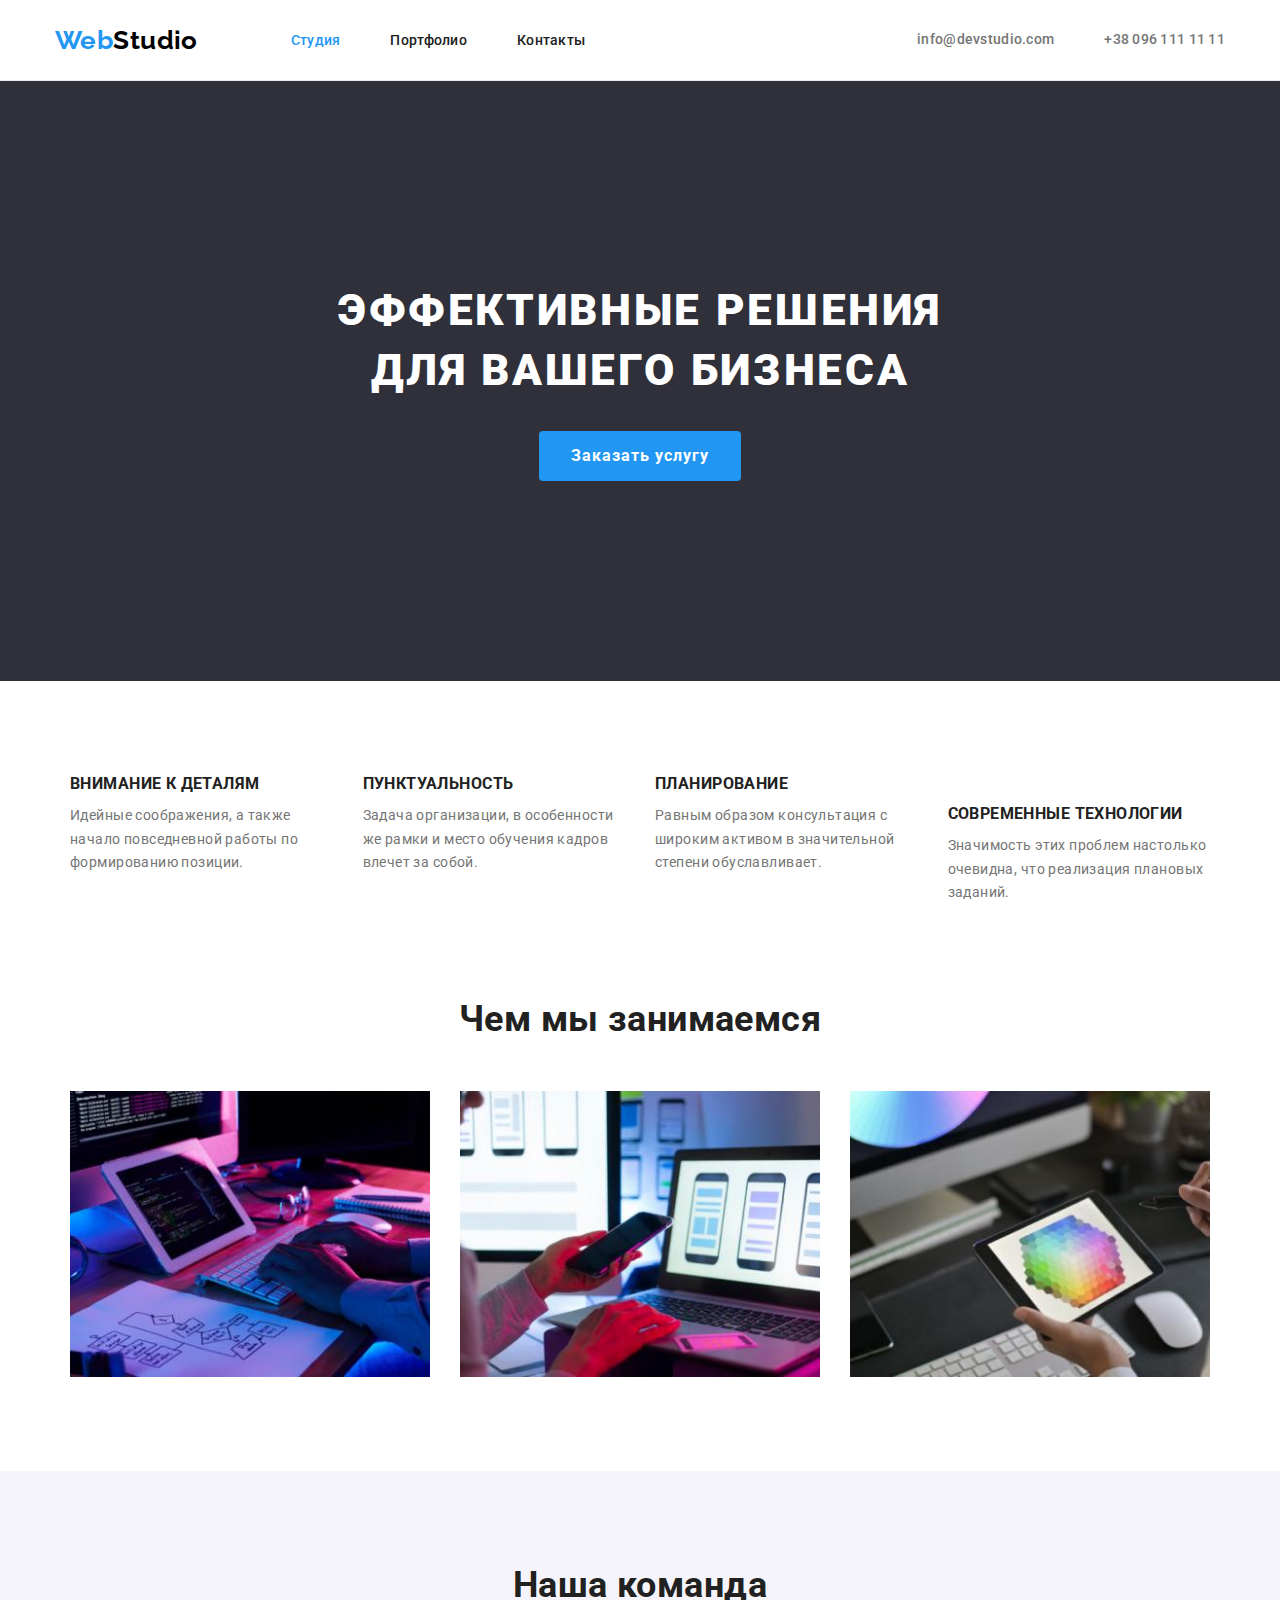
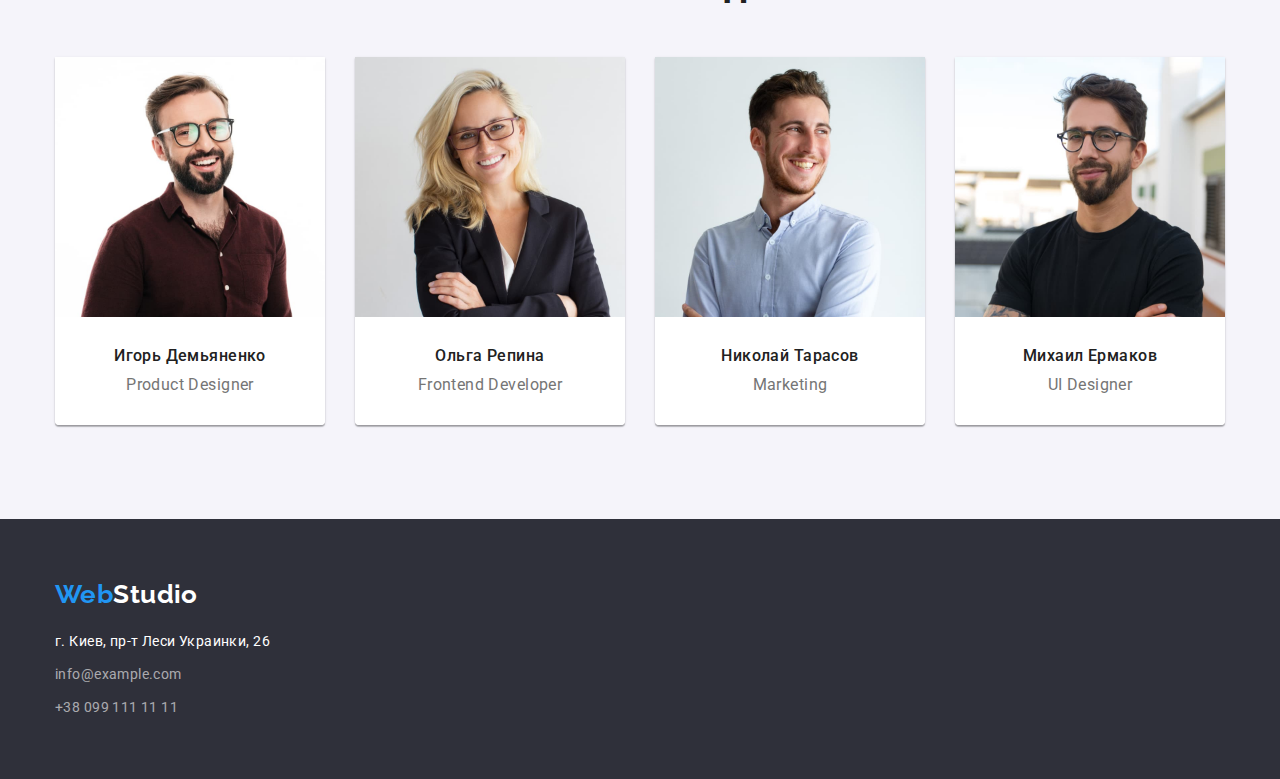
==== index.html @ 1eb345da "добавляет дз 3" ====
<!DOCTYPE html>
<html lang="ru">
<head>
    <meta charset="UTF-8">
    <meta http-equiv="X-UA-Compatible" content="IE=edge">
    <meta name="viewport" content="width=device-width, initial-scale=1.0">
    <title>Document</title>
    <link rel="preconnect" href="https://fonts.googleapis.com"> 
    <link rel="preconnect" href="https://fonts.gstatic.com" crossorigin> 
    <link href="https://fonts.googleapis.com/css2?family=Raleway:wght@700&family=Roboto:wght@400;500;700;900&display=swap" 
        rel="stylesheet">
    <link rel="stylesheet" href="https://cdnjs.cloudflare.com/ajax/libs/modern-normalize/1.1.0/modern-normalize.min.css">
    <link rel="stylesheet" href="./css/styles.css">
</head>
<body>
    <header class="page-header">
        <div class="container header-navigation">
            <a href="./index.html" class="header-logo link">Web<span class="logo-accent">Studio</span></a>
            <nav>
                <ul class="header-list list">
                <li class="header-item">
                    <a href="./index.html" class="header-link link current">Студия</a>
                </li>
                <li class="header-item" >
                    <a href="./portfolio.html" class="header-link link ">Портфолио</a>
                </li>
                <li class="header-item" >
                    <a href="" class="header-link link">Контакты</a>
                </li>
                </ul>
            </nav>
            <ul class="header-contacts-list list">
                <li class="header-contacts-item "><a class="header-contacts-link link" href="mailto:info@devstudio.com">info@devstudio.com</a></li>
                <li class="header-contacts-item "><a class="header-contacts-link link" href="tel:+380961111111">+38 096 111 11 11</a></li>
            </ul>  
        </div>  
    </header>
    <main>
        <!--hero-->
        <section class="hero">
            <div class="container">
                <h1 class="hero-title">Эффективные решения для вашего бизнеса</h1>
                <button class="hero-btn btn"type="button">Заказать услугу</button>
            </div>
        </section>
       <!--преимущества-->
        <section class="advantage section">
            <div class="container">
                <h2 class="visually-hidden">Преимущества</h2>
                <ul class="advantage-list list">
                 <li class="advantage-item"><h3 class="advantage-theme">Внимание к деталям</h3>
                     <p class="advantage-text">Идейные соображения, 
                    а также начало повседневной работы 
                    по формированию позиции.</p>
                 </li>
                 <li class="advantage-item"><h3 class="advantage-theme">Пунктуальность</h3>
                    <p class="advantage-text">Задача организации, 
                    в особенности же рамки и место 
                    обучения кадров влечет за собой.</p>
                 </li>
                 <li class="advantage-item"><h3 class="advantage-theme">Планирование</h3>
                     <p class="advantage-text">Равным образом консультация 
                    с широким активом в значительной 
                    степени обуславливает.</p>
                 </li>
                 <li class="advantage-item"><h3 class="advantage-theme">Современные технологии</h3>
                     <p class="advantage-text">Значимость этих проблем настолько 
                    очевидна, что реализация 
                    плановых заданий.</p>
                    </li>
                </ul>
            </div>
        </section>
        <!--галерея-->
        <section class="gallery section">
            <div class="container">
                <h2 class="gallery-title">Чем мы занимаемся</h2>
                <ul class="gallery-list list">
                    <li class="gallery-item"><img src="./images/box1.jpg" alt="програмист пишет код" width="370"/></li>
                    <li class="gallery-item"><img src="./images/box2.jpg" alt="дизайнер делает макет" width="370"/></li>
                    <li class="gallery-item"><img src="./images/box3.jpg" alt="дизайнер подбирает цвет" width="370"/></li>
                </ul>
            </div>
        </section>
        <!--команда-->
        <section class="team section">
            <div class="container">
                <h2 class="team-title">Наша команда</h2>
                <ul class="team-list list">

                    <li class="team-item">
                        <img src="./images/img1.jpg" alt="Игорь Демьяненко" width="270"/>
                        <div class="team-card-contant">
                            <h3 class="team-item-name">Игорь Демьяненко</h3>
                            <p class="team-item-text" lang="en">Product Designer</p>
                        </div>
                    </li>

                    <li class="team-item">
                        <img src="./images/img2.jpg" alt="Ольга Репина" width="270"/>
                        <div class="team-card-contant">
                            <h3 class="team-item-name">Ольга Репина</h3>
                            <p class="team-item-text" lang="en">Frontend Developer</p>
                        </div>
                    </li>

                    <li class="team-item">
                        <img src="./images/img3.jpg" alt="Николай Тарасов" width="270"/>
                        <div class="team-card-contant">
                            <h3 class="team-item-name">Николай Тарасов</h3>
                            <p class="team-item-text" lang="en">Marketing</p>
                        </div>
                    </li>

                    <li class="team-item">
                        <img src="./images/img4.jpg" alt="Михаил Ермаков" width="270"/>
                        <div class="team-card-contant">
                            <h3 class="team-item-name">Михаил Ермаков</h3>
                            <p class="team-item-text" lang="en">UI Designer</p>
                        </div>
                    </li>
                </ul>
                
            </div>
        </section>
    </main>
    <footer class="footer">
        <div class="container">
            <a class="footer-logo link" href="/">Web<span class="footer-logo-text">Studio</span></a>
            <address class="footer-adress">
                <ul class="footer-adress-list list">
                    <li class="footer-adress-item"><a class="footer-adress-link footer-adress-main link" href="">г. Киев, пр-т Леси Украинки, 26 </a></li>
                    <li class="footer-adress-item"><a class="footer-adress-link link" href="mailto:info@example.com">info@example.com</a></li>
                    <li class="footer-adress-item"><a class="footer-adress-link link" href="tel:+380991111111">+38 099 111 11 11</a></li>
                </ul>
            </address>
        </div>
    </footer>
</body>
</html>
---- css/styles.css ----
:root {
    --primary-title-color:#FFFFFF;
    --secondary-title-color: #212121;
    --primary-text-color: #212121;
    --secondary-text-color: #757575;
    --accent-color: #2196F3;
    --background-accent-color: #F5F4FA;
    --background-secondary-color: #2F303A;
    --background-main-color: #FFFFFF;
    --btm-primary-color: #F5F4FA;
    --border-header-color: #ECECEC;
}
p, 
h1, 
h2, 
h3, 
h4, 
h5,
h6 {
    margin: 0;
}

a {
    display:block;
}

ul{
    margin: 0;
    padding-left: 0;
}
img {
    display: block;
    max-width:100%; 
    height: auto;
}
body {
    background-color: var(--background-main-color);
    font-family: 'Roboto', sans-serif;
    letter-spacing: 0.03em;
    font-weight: 400;
    font-style: normal;
    font-size: 14px;
}
    

/*font-family: 'Raleway', sans-serif; */

.visually-hidden {
    position: absolute;
    width: 1px;
    height: 1px;
    margin: -1px;
    padding: 0;
    overflow: hidden;
    border: 0;
    clip: rect(0 0 0 0);
}

.link {
    text-decoration: none;}

.list {
    list-style: none;}

.container {
    width: 1200px;
    margin: 0 auto;
    padding-left: 15px;
    padding-right: 15px;
}

.btn {
    font-family: 'Roboto', sans-serif;
    font-size: 16px;
    line-height: 1.87;
    text-align: center;
    letter-spacing: 0.06em;
    cursor: pointer;
    border: 0;
    border-radius: 4px;
}

.section {
    padding-top: 94px;
    padding-bottom: 94px;
}

/*--------header----------------*/
.page-header {
    border-bottom: 1px solid var(--border-header-color);
}
.header-navigation{
    display: flex;
    align-items: center;
    
    
}
.header-logo {
    font-family: Raleway;
    font-size: 26px;
    font-weight: 700;
    line-height: 1.19;
    color: var(--accent-color);
    margin-right: 93px;
}

.logo-accent {
    color:#000000;
}
.header-item .current{
    color: var(--accent-color);
}
.header-list{
    display: flex;
}
.header-item:not(:last-child){
    margin-right: 50px;
}
.header-item{
    padding: 32px 0;
}
.header-link {
    color: var(--primary-text-color);
    font-weight: 500;
    line-height: 1.17;
    letter-spacing: 0.02em; 
}
    
.header-link:hover,
.header-link:focus {
    color: var(--accent-color);
}
.header-contacts-list{
    display: flex;
    margin-left: auto;
}
.header-contacts-item:not(:last-child){
    margin-right: 50px;
}
.header-contacts-link {
    font-weight: 500;
    line-height: 1.14;
    letter-spacing: 0.02em;
    color: var(--secondary-text-color);
}

.header-contacts-link:hover,
.header-contacts-link:focus {
    color: var(--accent-color);
}

/*------------hero-------------*/
.hero{
    background-color: var(--background-secondary-color);
    text-align: center; 

    padding-top: 200px;
    padding-bottom: 200px;
}
.hero-title {
    font-family: Roboto;
    font-size: 44px;
    font-weight: 900;
    line-height: 1.36;
    letter-spacing: 0.06em;
    text-transform: uppercase;
    color: var(--primary-title-color);

    margin: 0 auto;
    max-width: 696px;
    margin-bottom: 30px;
    
}

.hero-btn { 
    color: var(--primary-title-color);
    font-weight: 700;
    padding: 10px 32px;
    background-color: var(--accent-color);

    display: inline-block;
    align-items: center;
    text-align: center;
    margin: 0 auto;
    
}
.hero-btn:hover,
.hero-btn:focus{
    background-color:#188CE8;
}

/*--------------преимущества-----------*/

.advantage-list{
    display: flex;
    flex-wrap: wrap;
    justify-content: center;
/*  margin-left: -30px;
    margin-top: -30px;*/
}
.advantage-item:not(:first-child) {
    margin-left: 30px;
}
.advantage-item:nth-child(n + 4) {
    margin-top: 30px;   
}
.advantage-item{
    flex-basis: calc((100% - 120px) / 4);
}
.advantage-theme{
    font-weight: 700;
    line-height: 1.14;
    text-transform: uppercase;
    color: var(--primary-text-color);
    margin-bottom: 10px;
}
.advantage-text{
    line-height: 1.71;
    color: var(--secondary-text-color);
}

/*--------------галерея-----------*/
.gallery{
    padding-top: 0;
       
}
.gallery-title {
    font-weight: 700;
    font-size: 36px;
    line-height: 1.16;
    text-align: center;
    color: var(--secondary-title-color);
    margin-bottom: 50px;
}

.gallery-list{
    display: flex;
    flex-wrap: wrap;
    justify-content: center;
}

.gallery-item:not(:first-child) {
    margin-left: 30px;
} 
.gallery-item{
    /*width: 370px;*/
    flex-basis: calc((100% - 90px) / 3);
}
/*--------------команда-----------*/
.team{
    background-color: 
    var(--background-accent-color);
}
.team-title {
    font-weight: 700;
    font-size: 36px;
    line-height: 1.16;
    text-align: center;
    color: var(--secondary-title-color);
    margin-bottom: 50px;
}
.team-list{
    display: flex;
    justify-content: center;
}
.team-item:not(:first-child){
    margin-left: 30px;
    width: 270px;
    /*flex-basis: calc(100% / 4 - 30px);*/ 
}
.team-item {
    box-shadow: 0px 1px 3px rgba(0, 0, 0, 0.12),
    0px 1px 1px rgba(0, 0, 0, 0.14), 0px 2px 1px 
    rgba(0, 0, 0, 0.2);
    border-radius: 0px 0px 4px 4px;
}
.team-card-contant{
    padding: 30px 58px;
    background-color: var(--background-main-color);
    border-radius: 0px 0px 4px 4px;
}
.team-item-name {
    font-weight: 500;
    font-size: 16px;
    line-height: 1.18;
    text-align: center;
    color: var(--secondary-title-color);
    background-color: var(--background-main-color);

    margin-bottom: 10px;
}
.team-item-text {
    font-size: 16px;
    line-height: 1.18;
    text-align: center;
    color: var(--secondary-text-color);
    background-color: var(--background-main-color);

}

/*--------------портфолио-----------*/
.portfolio-options-list{
    display: flex;
    align-items: center;
    justify-content: center;

    margin-bottom: 50px;
}
.portfolio-btn{
    font-weight: 500;
    background-color: var(--btm-primary-color);
    line-height: 1.62;

    padding: 6px 22px;
}

.portfolio-options-item:not(:last-child){
    margin-right: 8px;
}

.portfolio-btn:hover,
.portfolio-btn:focus,
.portfolio-currunt-btn {
    color:#FFFFFF;
    background-color: var(--accent-color);
    filter: drop-shadow(0px 4px 4px rgba(87, 37, 37, 0.25));
}
/*--Карточки продукта--*/
/*  .portfolio-product-list {
    margin-left: -30px;
    margin-top: -30px;

    .portfolio-product-item {
    margin-left: 30px;
    margin-top: 30px;
    flex-basis: calc(100% / 3 - 30px);}
*/
.portfolio-product-list {
    display: flex;
    flex-wrap: wrap;
    justify-content: center;
}
.portfolio-product-item:not(:nth-child(3n +1)){
    margin-left: 30px;
}
.portfolio-product-item:not(:nth-child(-n +3)) {
    margin-top: 30px;
}
.portfolio-product-item {
    /*flex-basis: calc(100% / 3 - 30px);*/
    max-width: 370px;
    display:block;
}
.product-content{
    padding: 20px 24px;
    border: 1px solid #EEEEEE;
    display:block;
}
.portfolio-name{
    font-weight: 700;
    font-size: 18px;
    line-height: 2;
    letter-spacing: 0.06em;
    color:var(--primary-text-color);

    margin-top: 20px;
}
.portfolio-text {
    font-size: 16px;
    line-height: 1.87;
    color: var(--secondary-text-color);
}

/*--------------footer-----------*/
.footer {
    background-color: var(--background-secondary-color);
    padding-top: 60px;
    padding-bottom: 60px;
}
.footer .footer-logo {
    margin-bottom: 20px;  
    display:block;
}
.footer-logo {
    font-family: Raleway;
    font-size: 26px;
    font-weight: 700;
    line-height: 1.19;
    color: var(--accent-color);
}

.footer-logo-text{
    color: var(--primary-title-color);  
}

.footer-adress-link{
    font-style: normal;
    line-height: 1.71;
    color: #FFFFFF99;
}

.footer-adress-main{
    color: var(--primary-title-color);
}

.footer-adress-link:hover,
.footer-adress-link:focus {
    color: var(--accent-color);
}
.footer-adress-item:not(:last-child){
    margin-bottom: 9px;
}
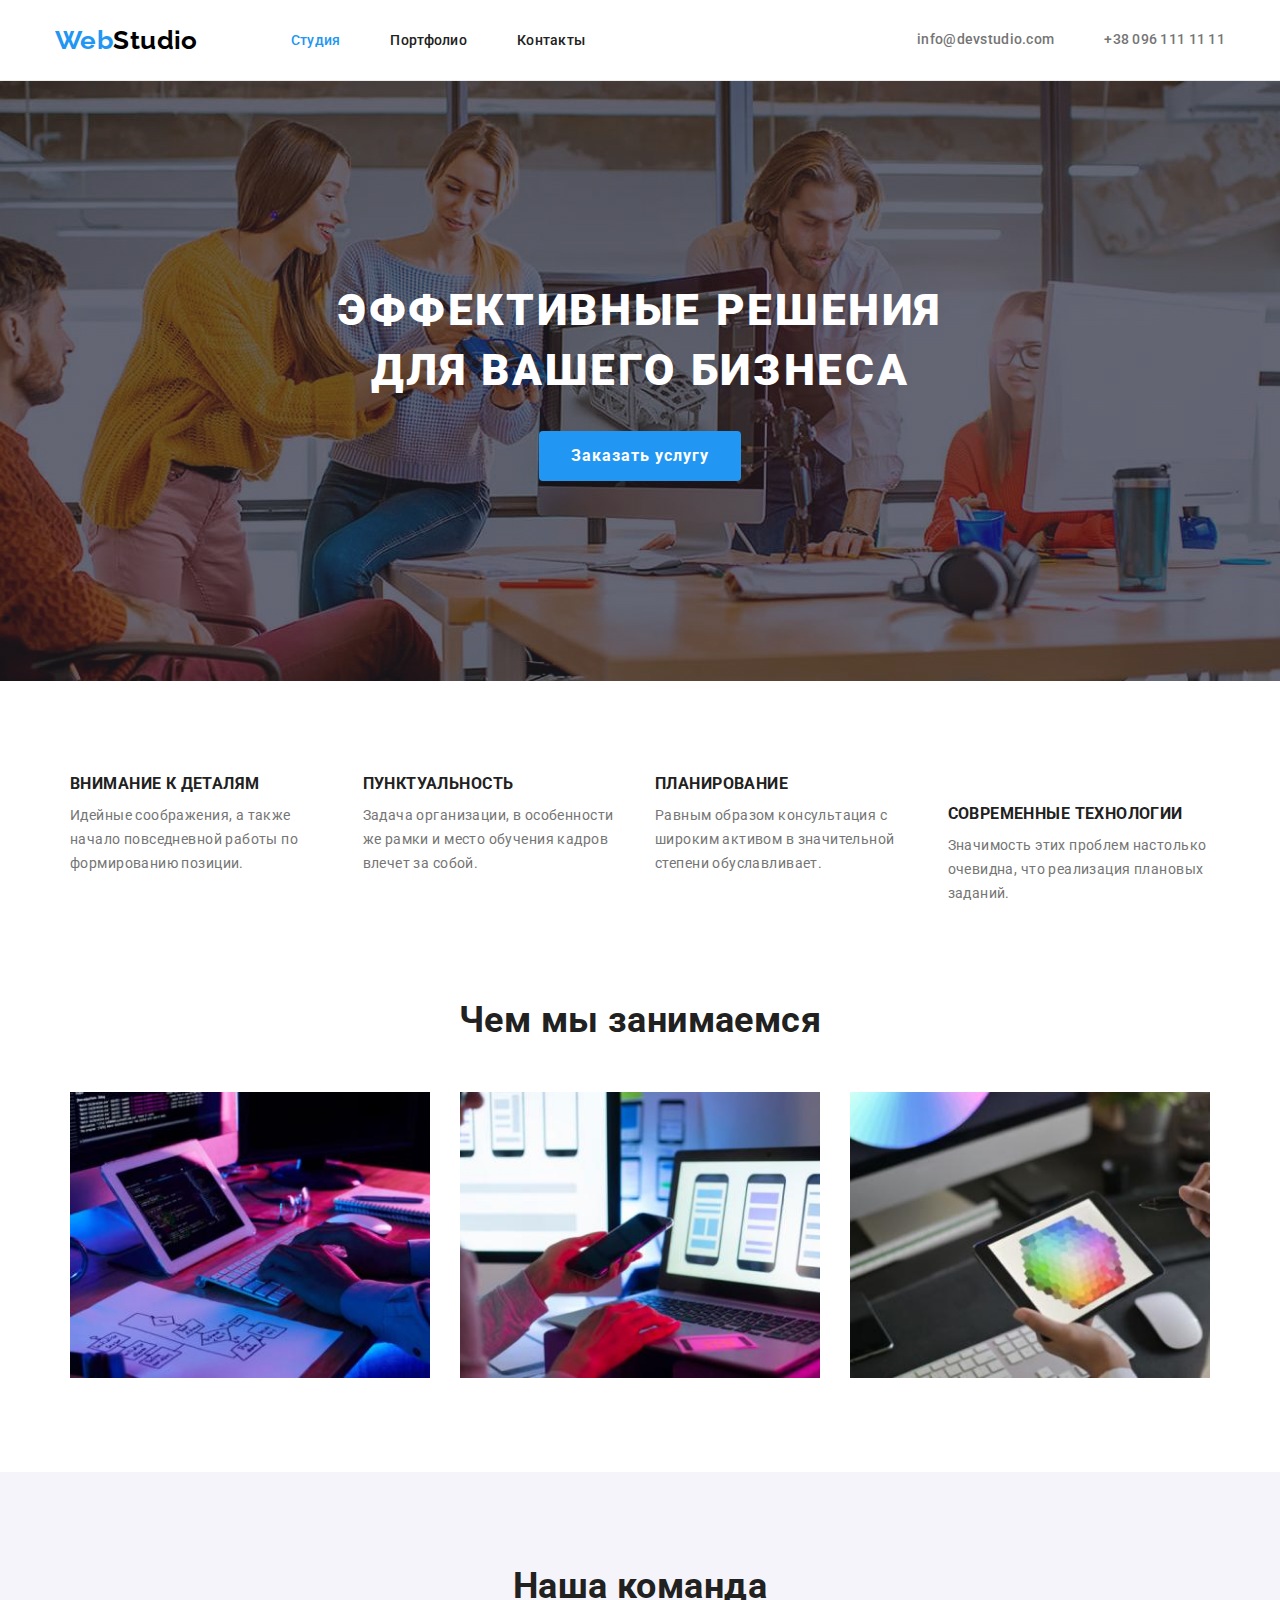
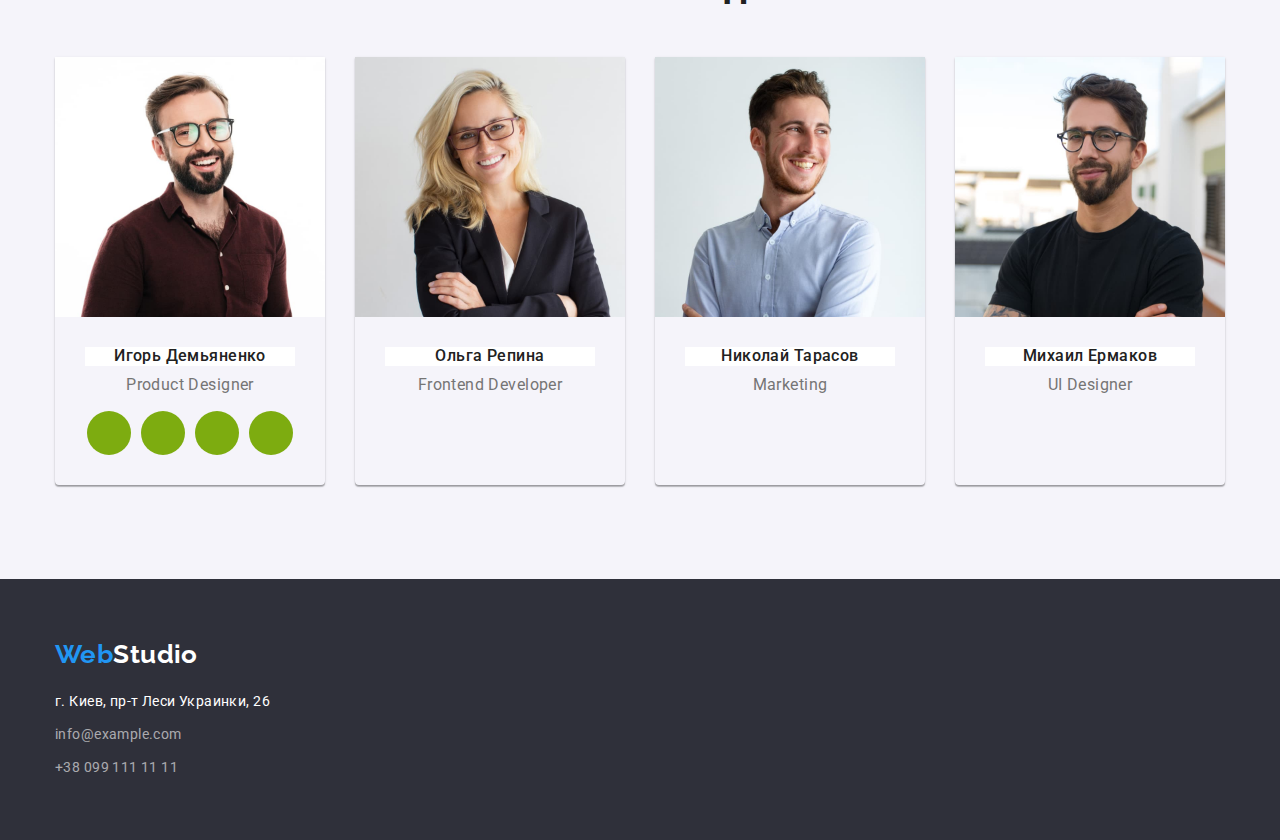
==== commit e986e485: "добавляет место для соц сетей" ====
--- a/index.html
+++ b/index.html
@@ -93,6 +93,20 @@
                         <div class="team-card-contant">
                             <h3 class="team-item-name">Игорь Демьяненко</h3>
                             <p class="team-item-text" lang="en">Product Designer</p>
+                            <ul class="team-social-list social-list list">
+                                <li class="social-item link">
+                                    <a href="" class="social-link link"></a>
+                                </li>
+                                <li class="social-item link">
+                                    <a href="" class="social-link link"></a>
+                                </li>
+                                <li class="social-item link">
+                                    <a href="" class="social-link link"></a>
+                                </li>
+                                <li class="social-item link">
+                                    <a href="" class="social-link link"></a>
+                                </li>
+                            </ul>
                         </div>
                     </li>
 
--- a/css/styles.css
+++ b/css/styles.css
@@ -92,7 +92,7 @@
 .header-navigation{
     display: flex;
     align-items: center;
-    
+  
     
 }
 .header-logo {
@@ -151,8 +151,19 @@
 
 /*------------hero-------------*/
 .hero{
-    background-color: var(--background-secondary-color);
+    background-image: linear-gradient(to right, 
+    rgba(47, 48, 58, 0.4), 
+    rgba(47, 48, 58, 0.4)),
+    url(../images/Imghero.jpg);
+    background-repeat: no-repeat;
+    background-position: center;
+    background-size: cover;
+    background-color: #C4C4C4;
     text-align: center; 
+    max-width: 1600рх;
+    height: 600px;
+    margin-right: auto;
+    margin-left: auto;
 
     padding-top: 200px;
     padding-bottom: 200px;
@@ -265,7 +276,7 @@
 }
 .team-item:not(:first-child){
     margin-left: 30px;
-    width: 270px;
+    
     /*flex-basis: calc(100% / 4 - 30px);*/ 
 }
 .team-item {
@@ -273,11 +284,13 @@
     0px 1px 1px rgba(0, 0, 0, 0.14), 0px 2px 1px 
     rgba(0, 0, 0, 0.2);
     border-radius: 0px 0px 4px 4px;
+    width: 270px;
 }
 .team-card-contant{
-    padding: 30px 58px;
-    background-color: var(--background-main-color);
+    padding: 30px 30px;
+    /* background-color: var(--background-main-color); */
     border-radius: 0px 0px 4px 4px;
+    
 }
 .team-item-name {
     font-weight: 500;
@@ -294,8 +307,29 @@
     line-height: 1.18;
     text-align: center;
     color: var(--secondary-text-color);
-    background-color: var(--background-main-color);
-
+    /* background-color: var(--background-main-color); */
+    margin-bottom: 16px;
+}
+.team-social-list{
+    display: flex;
+    align-items: center;
+    justify-content: center;
+        
+}
+.social-item{
+    width: 44px;
+    height: 44px;
+}   
+.social-item:not(:last-child){
+    margin-right: 10px;
+}
+.social-link {
+    width: 100%;
+    height: 100%;
+    display: block;
+    border-radius: 50%;
+    background-color: rgb(125, 172, 16);
+       
 }
 
 /*--------------портфолио-----------*/
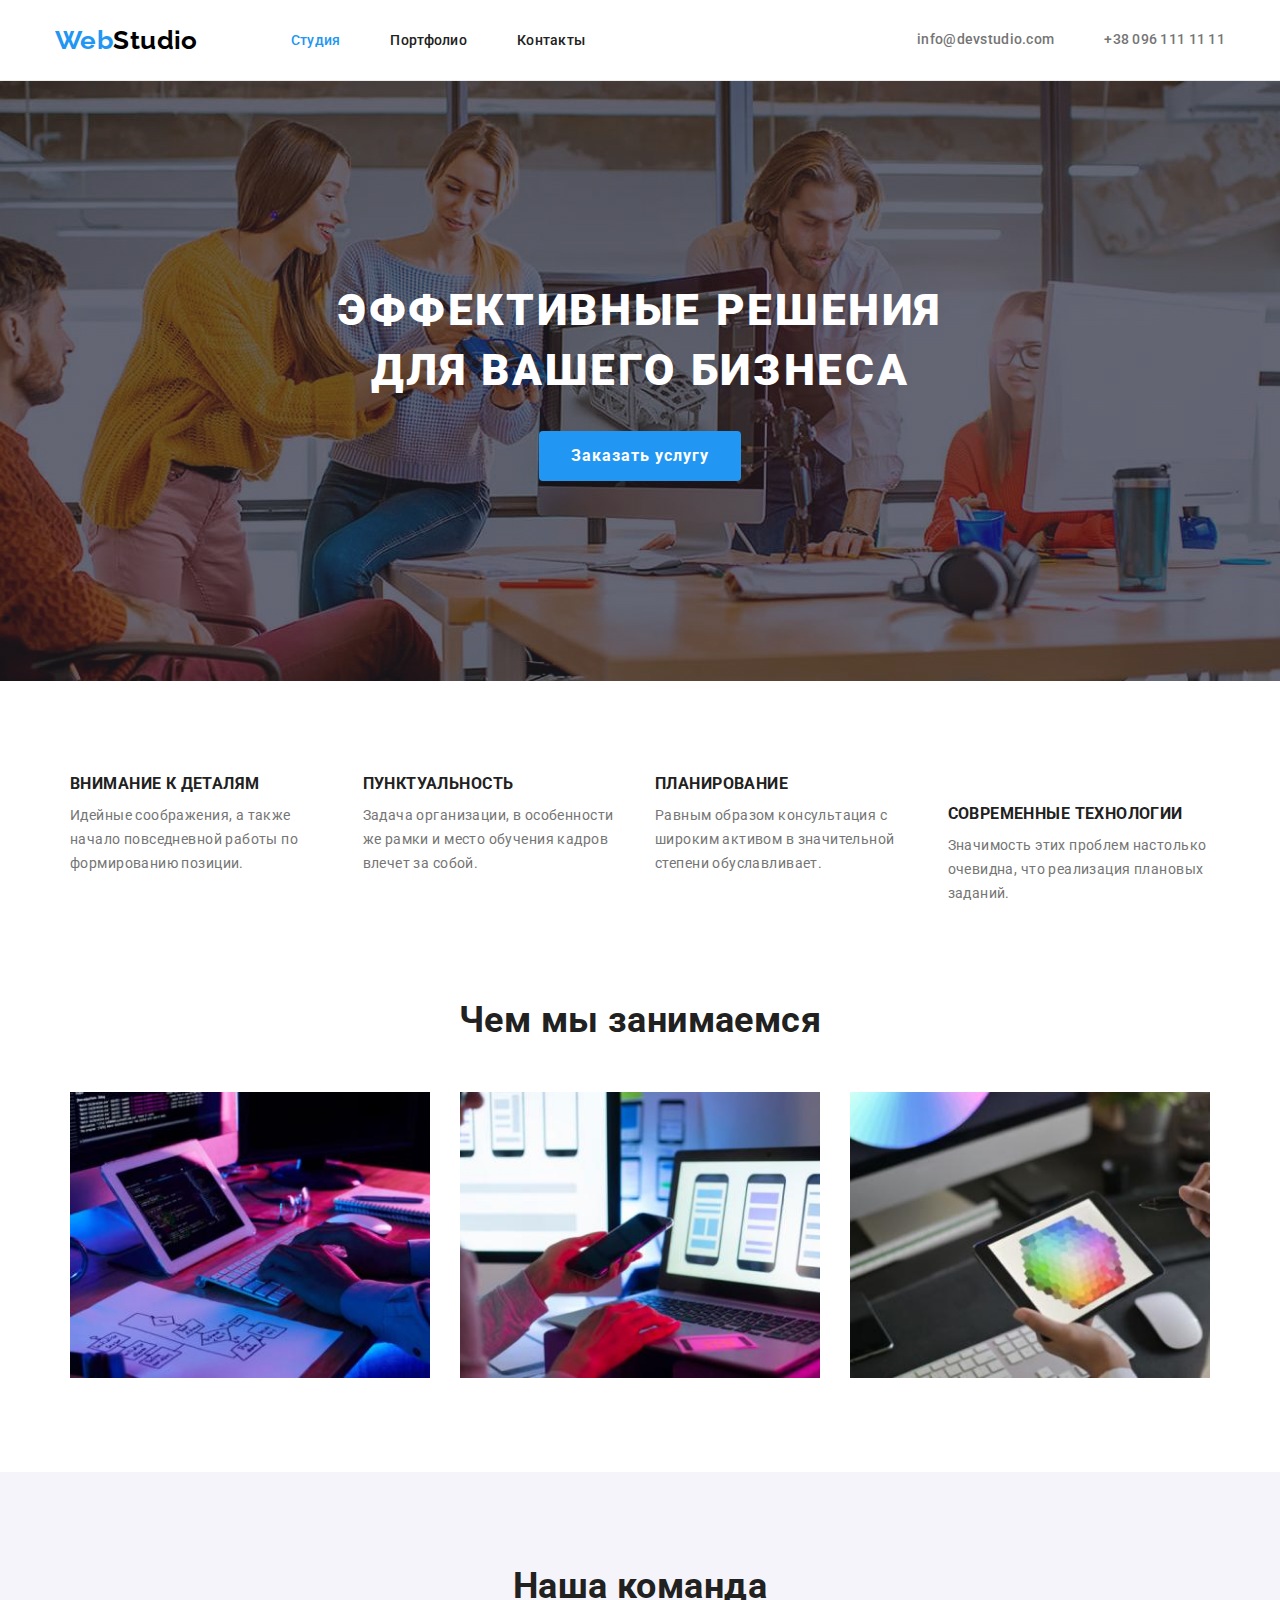
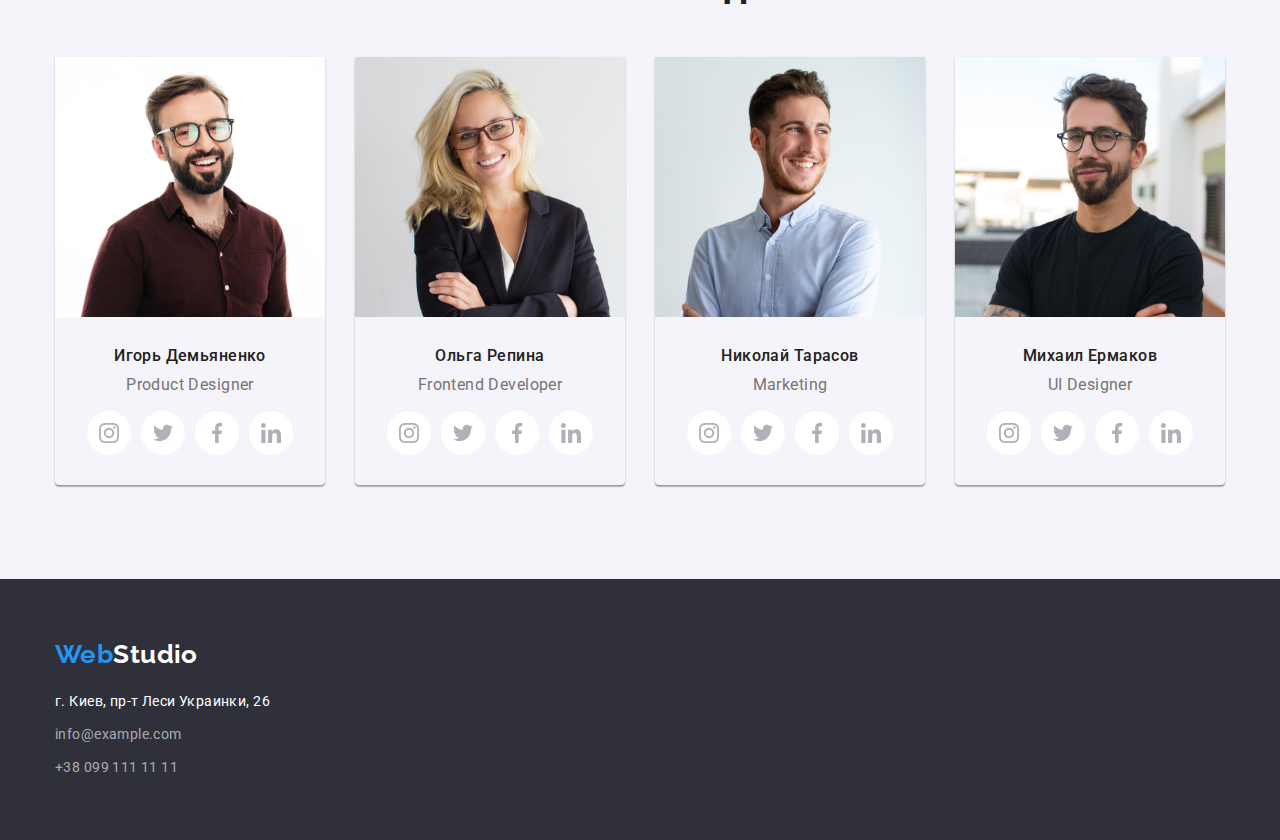
==== commit 7277b23a: "Добавляет соц сети команде" ====
--- a/index.html
+++ b/index.html
@@ -95,16 +95,36 @@
                             <p class="team-item-text" lang="en">Product Designer</p>
                             <ul class="team-social-list social-list list">
                                 <li class="social-item link">
-                                    <a href="" class="social-link link"></a>
-                                </li>
-                                <li class="social-item link">
-                                    <a href="" class="social-link link"></a>
-                                </li>
-                                <li class="social-item link">
-                                    <a href="" class="social-link link"></a>
-                                </li>
-                                <li class="social-item link">
-                                    <a href="" class="social-link link"></a>
+                                    <a href="" class="social-link link">
+                                        <svg class="social-icon-team">
+                                            <use href="./images/sprite.svg#icon-instagram">
+                                            </use>
+                                        </svg>
+                                    </a>
+                                </li>
+                                <li class="social-item link">
+                                    <a href="" class="social-link link">
+                                        <svg class="social-icon-team">
+                                            <use href="./images/sprite.svg#icon-twitter">
+                                            </use>
+                                        </svg>
+                                    </a>
+                                </li>
+                                <li class="social-item link">
+                                    <a href="" class="social-link link">
+                                        <svg class="social-icon-team">
+                                            <use href="./images/sprite.svg#icon-facebook">
+                                            </use>
+                                        </svg>
+                                    </a>
+                                </li>
+                                <li class="social-item link">
+                                    <a href="" class="social-link link">
+                                        <svg class="social-icon-team">
+                                            <use href="./images/sprite.svg#icon-linkedin">
+                                            </use>
+                                        </svg>
+                                    </a>
                                 </li>
                             </ul>
                         </div>
@@ -115,6 +135,40 @@
                         <div class="team-card-contant">
                             <h3 class="team-item-name">Ольга Репина</h3>
                             <p class="team-item-text" lang="en">Frontend Developer</p>
+                            <ul class="team-social-list social-list list">
+                                <li class="social-item link">
+                                    <a href="" class="social-link link">
+                                        <svg class="social-icon-team">
+                                            <use href="./images/sprite.svg#icon-instagram">
+                                            </use>
+                                        </svg>
+                                    </a>
+                                </li>
+                                <li class="social-item link">
+                                    <a href="" class="social-link link">
+                                        <svg class="social-icon-team">
+                                            <use href="./images/sprite.svg#icon-twitter">
+                                            </use>
+                                        </svg>
+                                    </a>
+                                </li>
+                                <li class="social-item link">
+                                    <a href="" class="social-link link">
+                                        <svg class="social-icon-team">
+                                            <use href="./images/sprite.svg#icon-facebook">
+                                            </use>
+                                        </svg>
+                                    </a>
+                                </li>
+                                <li class="social-item link">
+                                    <a href="" class="social-link link">
+                                        <svg class="social-icon-team">
+                                            <use href="./images/sprite.svg#icon-linkedin">
+                                            </use>
+                                        </svg>
+                                    </a>
+                                </li>
+                            </ul>
                         </div>
                     </li>
 
@@ -123,6 +177,40 @@
                         <div class="team-card-contant">
                             <h3 class="team-item-name">Николай Тарасов</h3>
                             <p class="team-item-text" lang="en">Marketing</p>
+                            <ul class="team-social-list social-list list">
+                                <li class="social-item link">
+                                    <a href="" class="social-link link">
+                                        <svg class="social-icon-team">
+                                            <use href="./images/sprite.svg#icon-instagram">
+                                            </use>
+                                        </svg>
+                                    </a>
+                                </li>
+                                <li class="social-item link">
+                                    <a href="" class="social-link link">
+                                        <svg class="social-icon-team">
+                                            <use href="./images/sprite.svg#icon-twitter">
+                                            </use>
+                                        </svg>
+                                    </a>
+                                </li>
+                                <li class="social-item link">
+                                    <a href="" class="social-link link">
+                                        <svg class="social-icon-team">
+                                            <use href="./images/sprite.svg#icon-facebook">
+                                            </use>
+                                        </svg>
+                                    </a>
+                                </li>
+                                <li class="social-item link">
+                                    <a href="" class="social-link link">
+                                        <svg class="social-icon-team">
+                                            <use href="./images/sprite.svg#icon-linkedin">
+                                            </use>
+                                        </svg>
+                                    </a>
+                                </li>
+                            </ul>
                         </div>
                     </li>
 
@@ -131,6 +219,40 @@
                         <div class="team-card-contant">
                             <h3 class="team-item-name">Михаил Ермаков</h3>
                             <p class="team-item-text" lang="en">UI Designer</p>
+                            <ul class="team-social-list social-list list">
+                                <li class="social-item link">
+                                    <a href="" class="social-link link">
+                                        <svg class="social-icon-team">
+                                            <use href="./images/sprite.svg#icon-instagram">
+                                            </use>
+                                        </svg>
+                                    </a>
+                                </li>
+                                <li class="social-item link">
+                                    <a href="" class="social-link link">
+                                        <svg class="social-icon-team">
+                                            <use href="./images/sprite.svg#icon-twitter">
+                                            </use>
+                                        </svg>
+                                    </a>
+                                </li>
+                                <li class="social-item link">
+                                    <a href="" class="social-link link">
+                                        <svg class="social-icon-team">
+                                            <use href="./images/sprite.svg#icon-facebook">
+                                            </use>
+                                        </svg>
+                                    </a>
+                                </li>
+                                <li class="social-item link">
+                                    <a href="" class="social-link link">
+                                        <svg class="social-icon-team">
+                                            <use href="./images/sprite.svg#icon-linkedin">
+                                            </use>
+                                        </svg>
+                                    </a>
+                                </li>
+                            </ul>
                         </div>
                     </li>
                 </ul>
--- a/css/styles.css
+++ b/css/styles.css
@@ -298,8 +298,7 @@
     line-height: 1.18;
     text-align: center;
     color: var(--secondary-title-color);
-    background-color: var(--background-main-color);
-
+    
     margin-bottom: 10px;
 }
 .team-item-text {
@@ -326,10 +325,24 @@
 .social-link {
     width: 100%;
     height: 100%;
-    display: block;
     border-radius: 50%;
-    background-color: rgb(125, 172, 16);
-       
+    background-color: var(--background-main-color);
+    display: flex; 
+    align-items: center;  
+    justify-content: center;
+}
+.social-link:hover,
+.social-link:focus {
+    background-color: var(--accent-color);
+}
+.social-icon-team {
+    width: 20px;
+    height: 20px;
+    fill: #AFB1B8;
+}
+.social-icon-team:hover,
+.social-icon-team:focus {
+    fill: var(--background-main-color);
 }
 
 /*--------------портфолио-----------*/
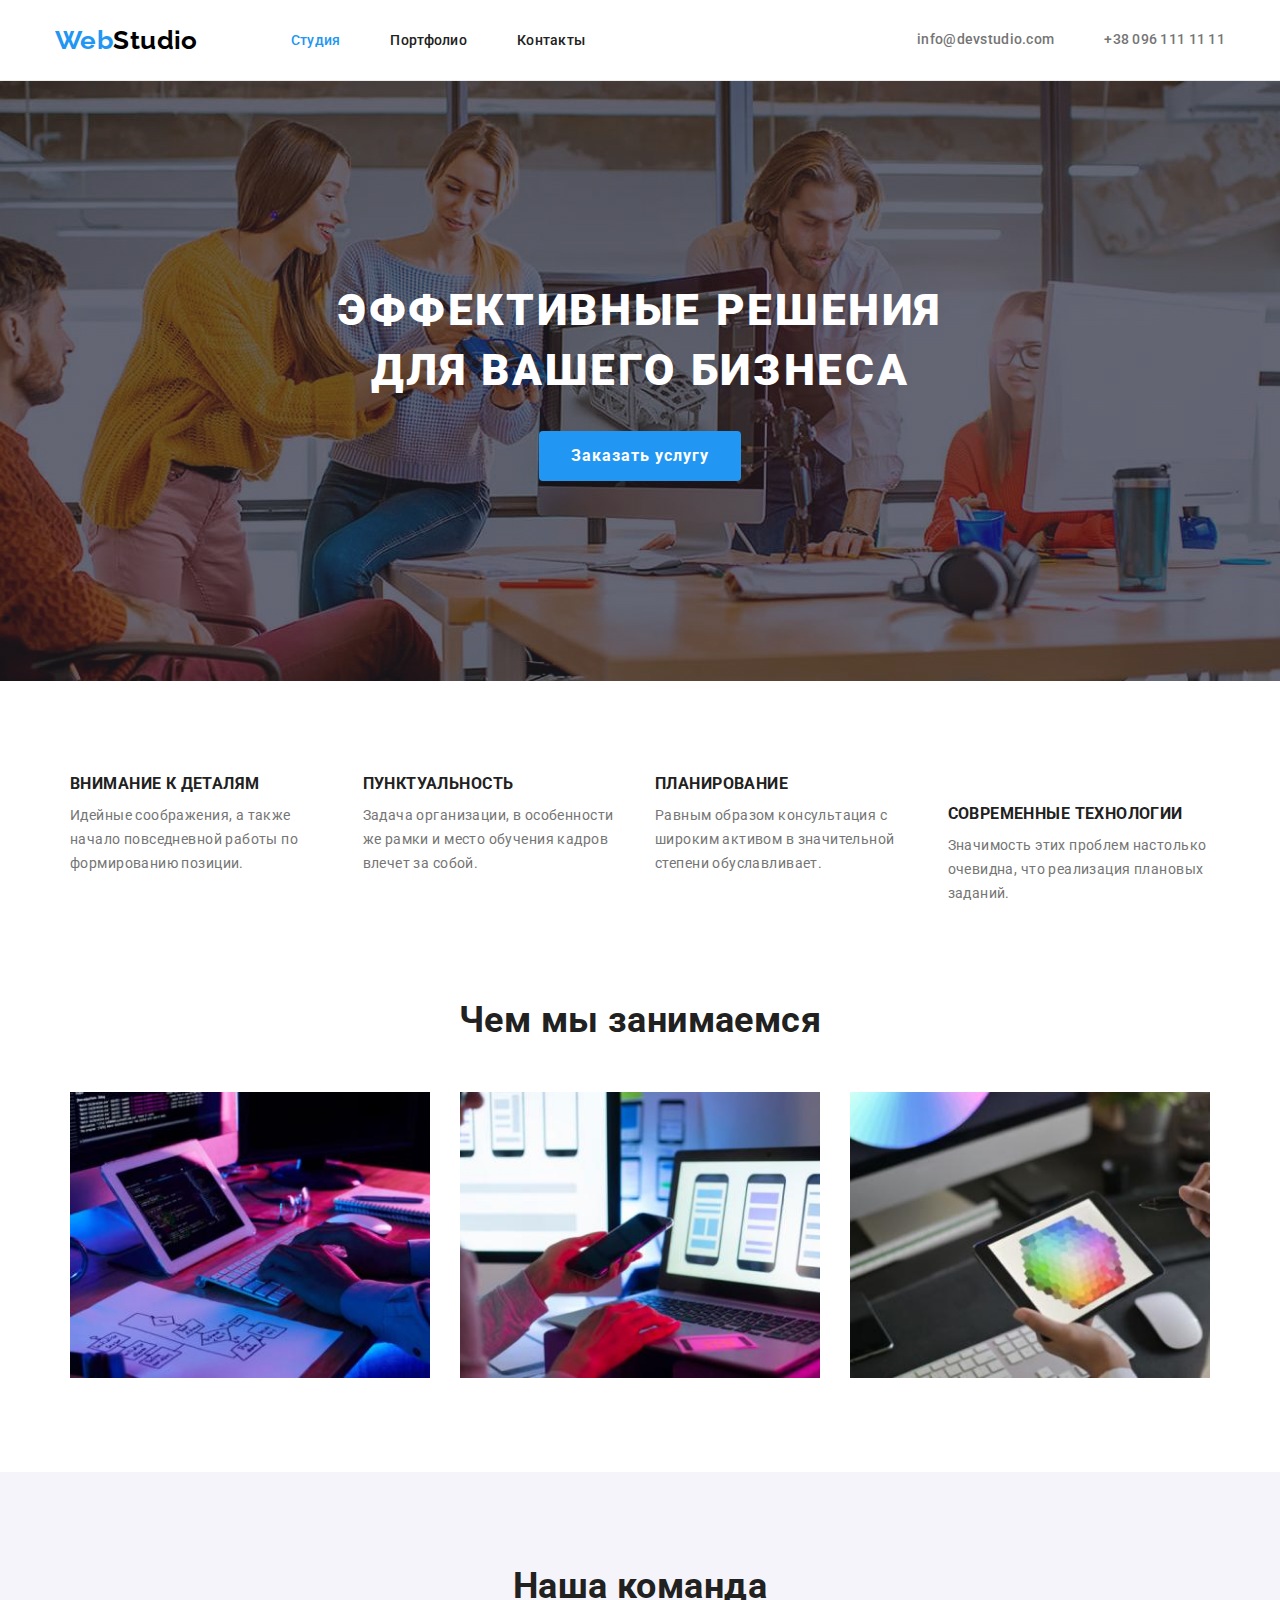
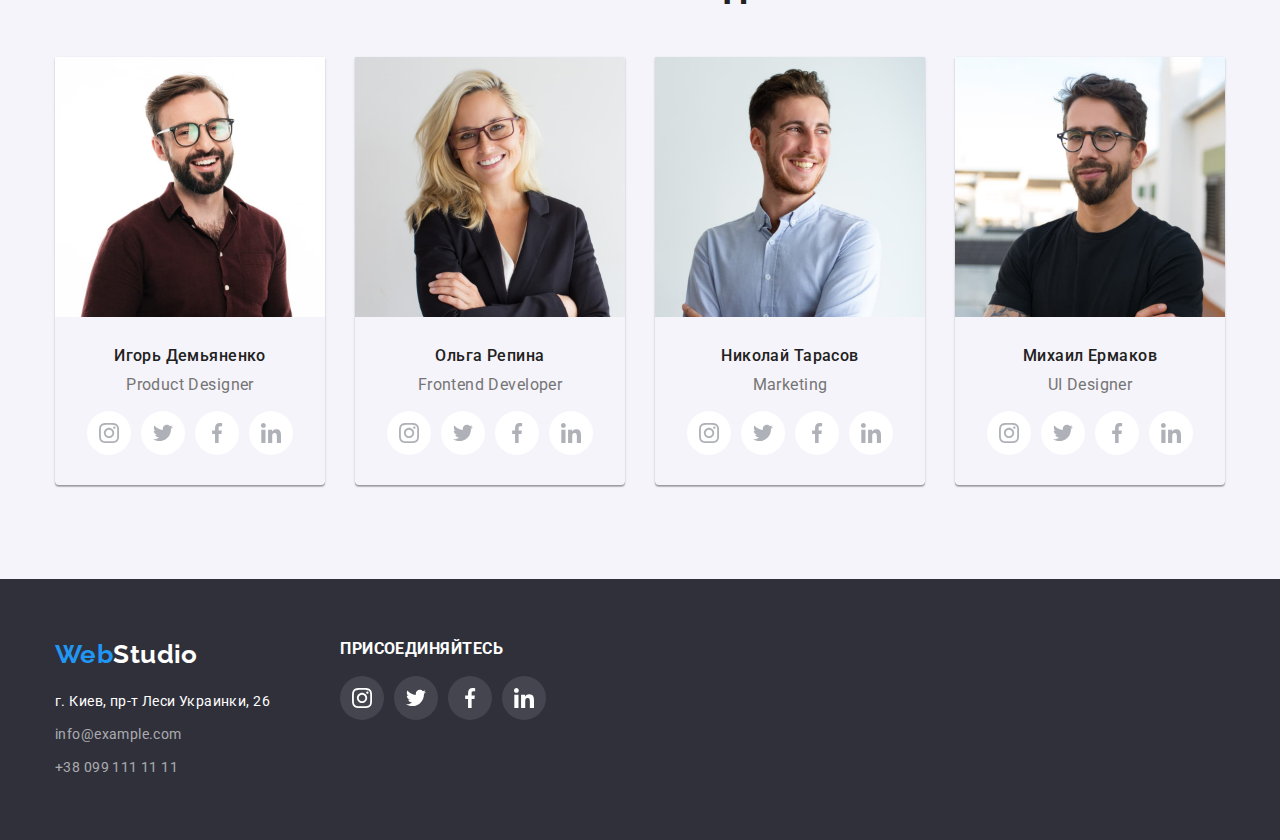
==== commit cc229a3b: "добавляет соц сети в футтере" ====
--- a/index.html
+++ b/index.html
@@ -87,8 +87,7 @@
             <div class="container">
                 <h2 class="team-title">Наша команда</h2>
                 <ul class="team-list list">
-
-                    <li class="team-item">
+                   <li class="team-item">
                         <img src="./images/img1.jpg" alt="Игорь Демьяненко" width="270"/>
                         <div class="team-card-contant">
                             <h3 class="team-item-name">Игорь Демьяненко</h3>
@@ -261,15 +260,55 @@
         </section>
     </main>
     <footer class="footer">
-        <div class="container">
+        <div class="container footer-info">
+            <div class="footer-left">
             <a class="footer-logo link" href="/">Web<span class="footer-logo-text">Studio</span></a>
             <address class="footer-adress">
-                <ul class="footer-adress-list list">
-                    <li class="footer-adress-item"><a class="footer-adress-link footer-adress-main link" href="">г. Киев, пр-т Леси Украинки, 26 </a></li>
-                    <li class="footer-adress-item"><a class="footer-adress-link link" href="mailto:info@example.com">info@example.com</a></li>
-                    <li class="footer-adress-item"><a class="footer-adress-link link" href="tel:+380991111111">+38 099 111 11 11</a></li>
+                
+                    <ul class="footer-adress-list list">
+                        <li class="footer-adress-item"><a class="footer-adress-link footer-adress-main link" href="">г. Киев, пр-т Леси Украинки, 26 </a></li>
+                        <li class="footer-adress-item"><a class="footer-adress-link link" href="mailto:info@example.com">info@example.com</a></li>
+                        <li class="footer-adress-item"><a class="footer-adress-link link" href="tel:+380991111111">+38 099 111 11 11</a></li>
+                    </ul>
+            </div>
+            <div class="footer-right">
+                <h3 class="footer-text">присоединяйтесь</h3>
+                <ul class="footer-social-list social-list list">
+                    <li class="social-item link">
+                         <a href="" class="footer-social-link link">
+                            <svg class="footer-social-icon">
+                                <use href="./images/sprite.svg#icon-instagram">
+                                </use>
+                            </svg>
+                        </a>
+                    </li>
+                    <li class="social-item link">
+                        <a href="" class="footer-social-link link">
+                            <svg class="footer-social-icon">
+                                <use href="./images/sprite.svg#icon-twitter">
+                                </use>
+                            </svg>
+                        </a>
+                    </li>
+                    <li class="social-item link">
+                        <a href="" class="footer-social-link link">
+                            <svg class="footer-social-icon">
+                                <use href="./images/sprite.svg#icon-facebook">
+                                </use>
+                            </svg>
+                        </a>
+                    </li>
+                    <li class="social-item link">
+                        <a href="" class="footer-social-link link">
+                            <svg class="footer-social-icon">
+                                <use href="./images/sprite.svg#icon-linkedin">
+                                </use>
+                            </svg>
+                        </a>
+                    </li>
                 </ul>
             </address>
+            </div>
         </div>
     </footer>
 </body>
--- a/css/styles.css
+++ b/css/styles.css
@@ -340,8 +340,8 @@
     height: 20px;
     fill: #AFB1B8;
 }
-.social-icon-team:hover,
-.social-icon-team:focus {
+.social-link:hover .social-icon-team,
+.social-link:focus .social-icon-team {
     fill: var(--background-main-color);
 }
 
@@ -456,4 +456,44 @@
 }
 .footer-adress-item:not(:last-child){
     margin-bottom: 9px;
-}+}
+.footer-text{
+    font-style: normal;
+    font-weight: bold;
+    line-height: 1.17;
+    letter-spacing: 0.03em;
+    text-transform: uppercase;
+    color: var(--primary-title-color);
+    margin-bottom: 18px;
+}
+
+.footer-social-list{
+    display: flex;
+    align-items: center;
+    justify-content: center;
+}
+.footer-social-link {
+    width: 100%;
+    height: 100%;
+    border-radius: 50%;
+    background-color: rgba(255, 255, 255, 0.10);
+    display: flex; 
+    align-items: center;  
+    justify-content: center;
+}
+.footer-social-link:hover,
+.footer-social-link:focus {
+    background-color: var(--accent-color);
+}
+.footer-social-icon {
+    width: 20px;
+    height: 20px;
+    fill: #FFFFFF;
+}
+.footer-info{
+    display: flex;
+    align-items: flex-start;
+}
+.footer-left{
+    margin-right: 70px;
+}
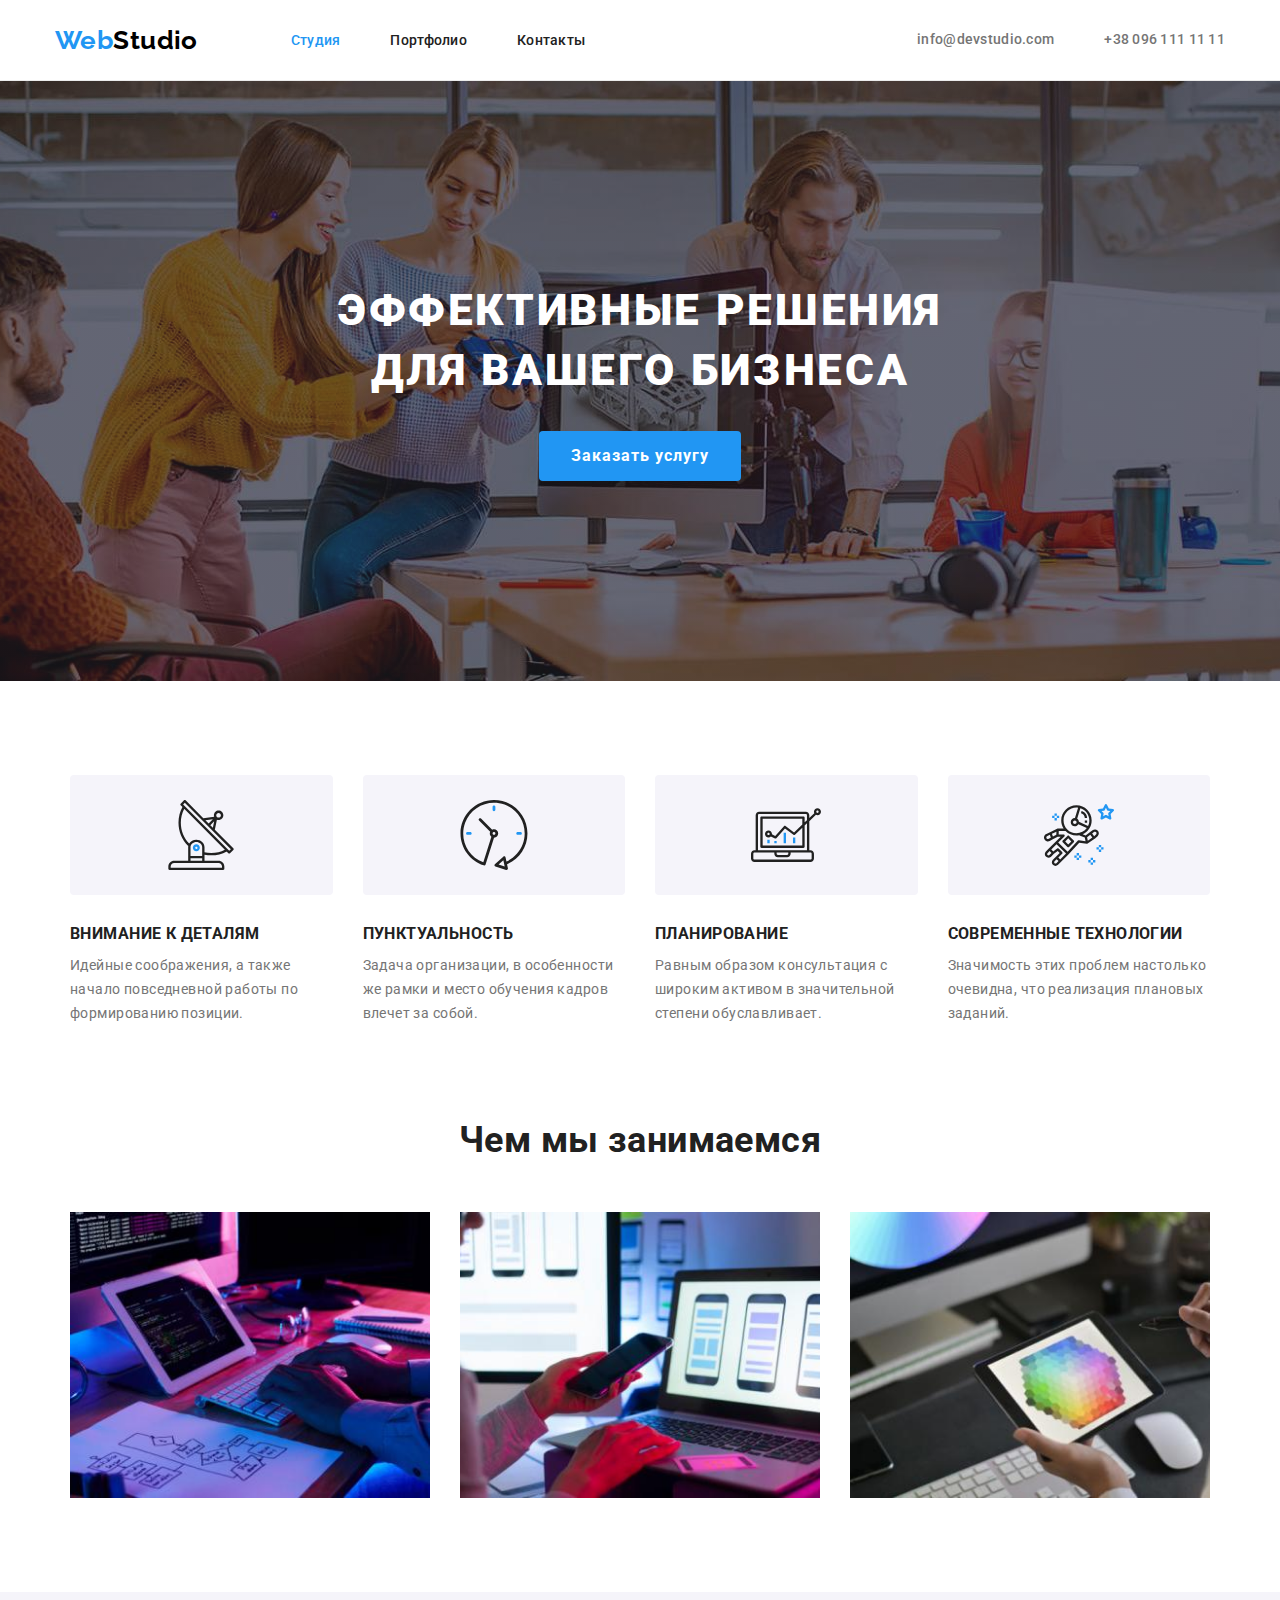
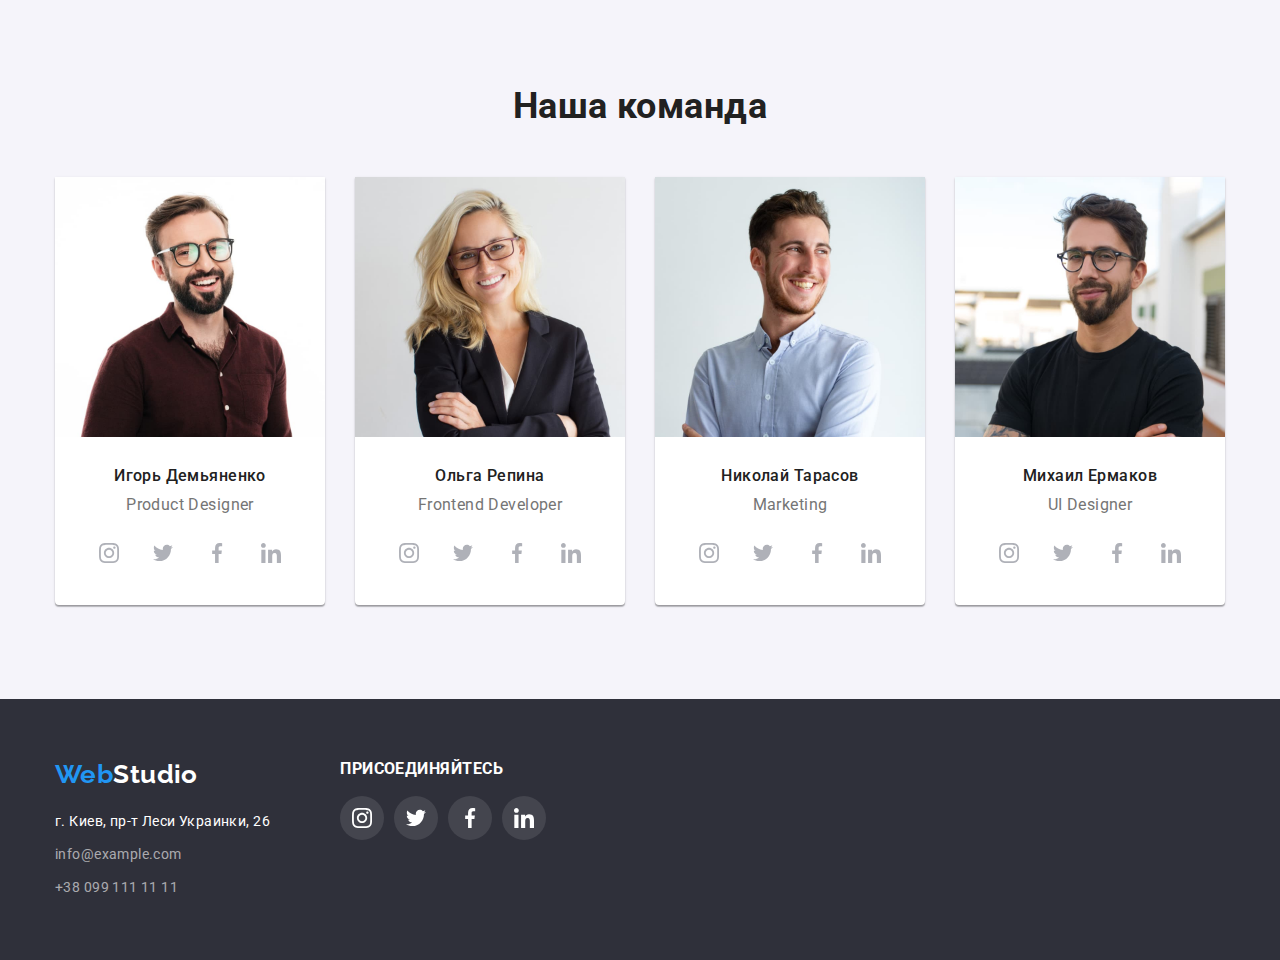
==== commit d40f1e26: "добавляет картинки в преимущества" ====
--- a/index.html
+++ b/index.html
@@ -48,22 +48,50 @@
             <div class="container">
                 <h2 class="visually-hidden">Преимущества</h2>
                 <ul class="advantage-list list">
-                 <li class="advantage-item"><h3 class="advantage-theme">Внимание к деталям</h3>
-                     <p class="advantage-text">Идейные соображения, 
+                 <li class="advantage-item">
+                    <div class="advantage-item-bg"> 
+                        <svg class="advantage-icon" width="70" height="70"  >
+                        <use href="./images/sprite.svg#icon-antenna">
+                        </use>
+                        </svg>
+                    </div>
+                    <h3 class="advantage-theme">Внимание к деталям</h3>
+                    <p class="advantage-text">Идейные соображения, 
                     а также начало повседневной работы 
                     по формированию позиции.</p>
                  </li>
-                 <li class="advantage-item"><h3 class="advantage-theme">Пунктуальность</h3>
+                 <li class="advantage-item">
+                    <div class="advantage-item-bg"> 
+                        <svg class="advantage-icon" width="70" height="70"  >
+                        <use href="./images/sprite.svg#icon-clock">
+                        </use>
+                        </svg>
+                    </div>
+                    <h3 class="advantage-theme">Пунктуальность</h3>
                     <p class="advantage-text">Задача организации, 
                     в особенности же рамки и место 
                     обучения кадров влечет за собой.</p>
                  </li>
-                 <li class="advantage-item"><h3 class="advantage-theme">Планирование</h3>
+                 <li class="advantage-item">
+                    <div class="advantage-item-bg"> 
+                        <svg class="advantage-icon" width="70" height="70"  >
+                        <use href="./images/sprite.svg#icon-diagram">
+                        </use>
+                        </svg>
+                    </div>
+                     <h3 class="advantage-theme">Планирование</h3>
                      <p class="advantage-text">Равным образом консультация 
                     с широким активом в значительной 
                     степени обуславливает.</p>
                  </li>
-                 <li class="advantage-item"><h3 class="advantage-theme">Современные технологии</h3>
+                 <li class="advantage-item">
+                    <div class="advantage-item-bg"> 
+                        <svg class="advantage-icon" width="70" height="70"  >
+                        <use href="./images/sprite.svg#icon-astronaut">
+                        </use>
+                        </svg>
+                    </div>
+                     <h3 class="advantage-theme">Современные технологии</h3>
                      <p class="advantage-text">Значимость этих проблем настолько 
                     очевидна, что реализация 
                     плановых заданий.</p>
--- a/css/styles.css
+++ b/css/styles.css
@@ -212,9 +212,9 @@
 .advantage-item:not(:first-child) {
     margin-left: 30px;
 }
-.advantage-item:nth-child(n + 4) {
+/* .advantage-item:nth-child(n + 4) {
     margin-top: 30px;   
-}
+} */
 .advantage-item{
     flex-basis: calc((100% - 120px) / 4);
 }
@@ -228,6 +228,16 @@
 .advantage-text{
     line-height: 1.71;
     color: var(--secondary-text-color);
+}
+.advantage-item-bg{
+    background-color:var(--btm-primary-color);
+    border-radius: 4px;
+    height: 120px;
+    display: flex;
+    align-items: center;
+    justify-content: center;
+
+    margin-bottom: 30px;
 }
 
 /*--------------галерея-----------*/
@@ -285,6 +295,7 @@
     rgba(0, 0, 0, 0.2);
     border-radius: 0px 0px 4px 4px;
     width: 270px;
+    background-color: var(--background-main-color);
 }
 .team-card-contant{
     padding: 30px 30px;
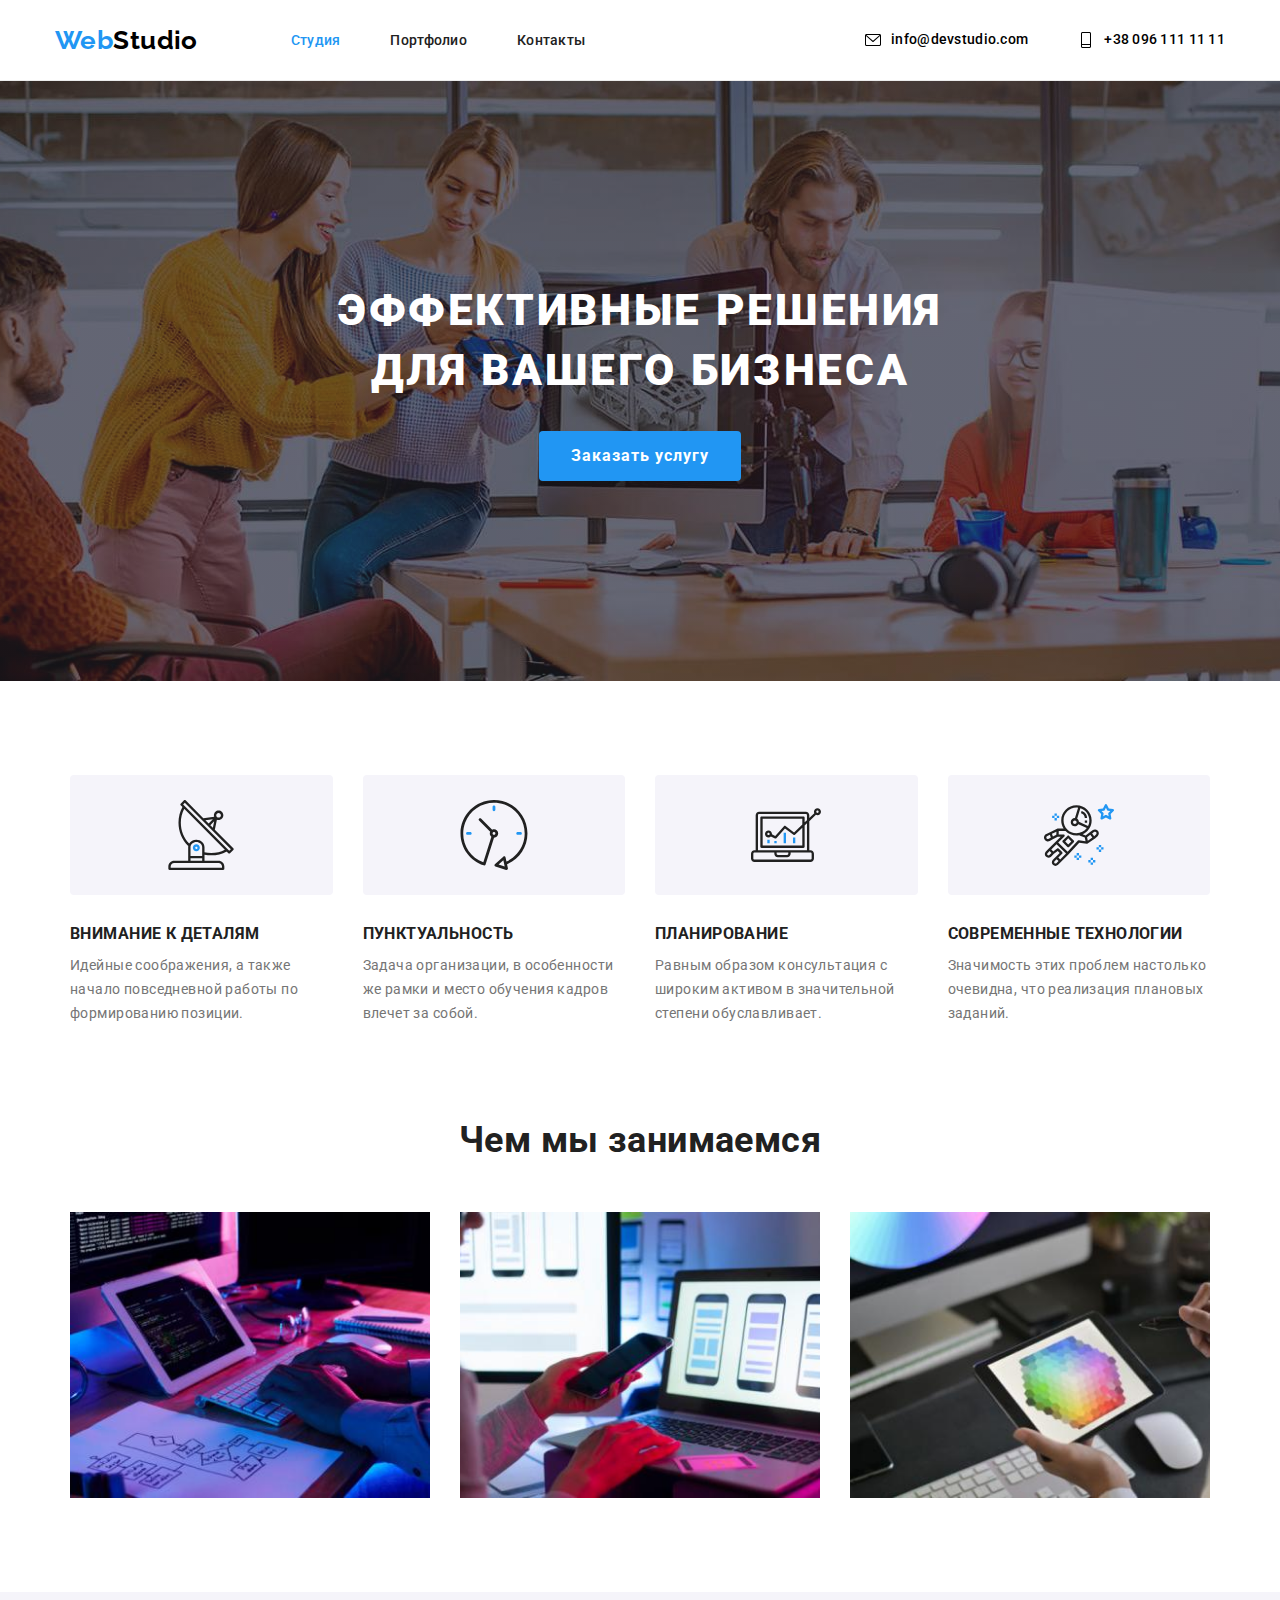
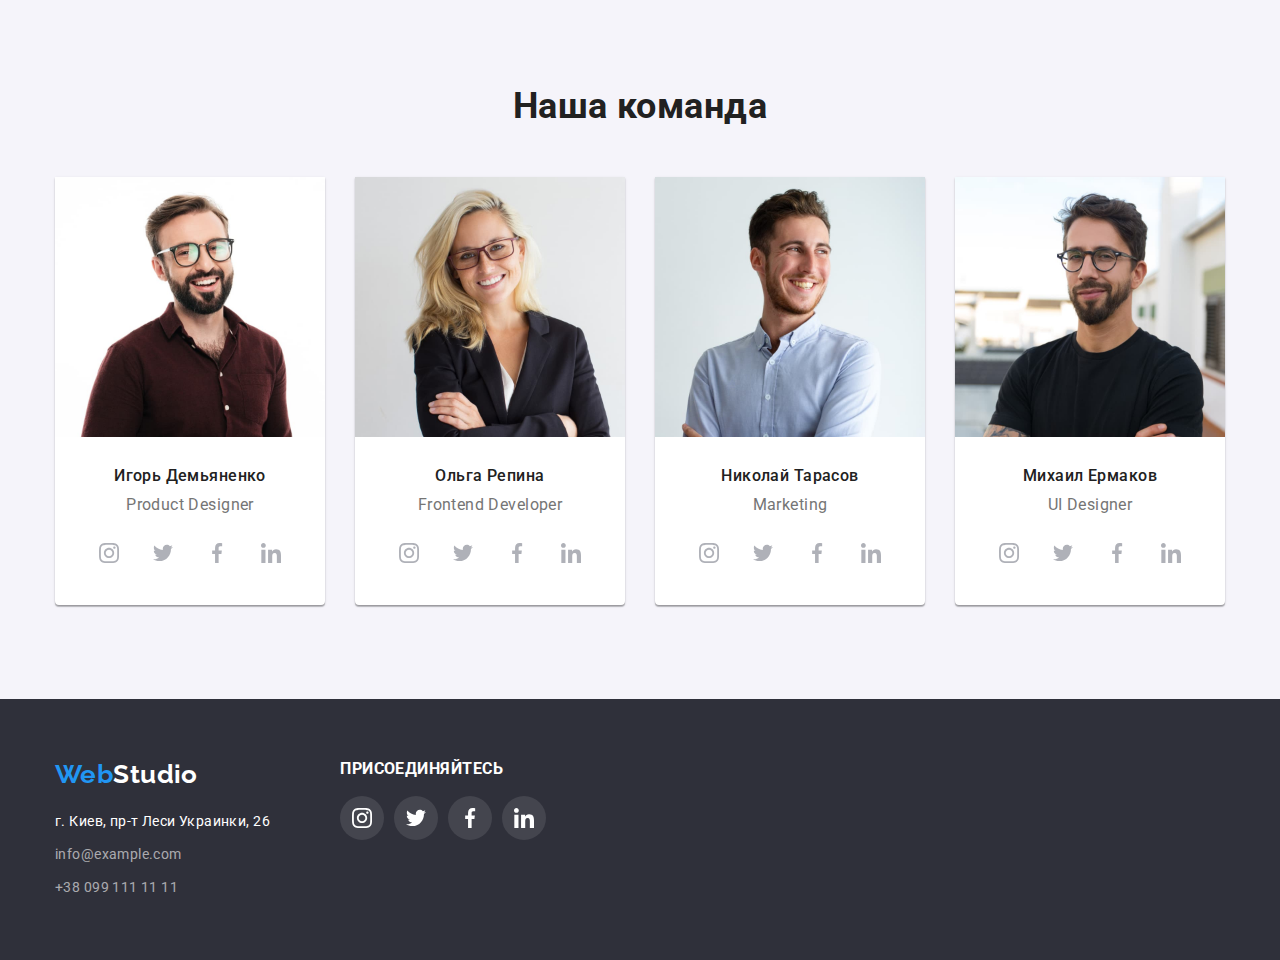
==== commit a4f9b0c7: "добавляет иконки с хедер" ====
--- a/index.html
+++ b/index.html
@@ -30,8 +30,19 @@
                 </ul>
             </nav>
             <ul class="header-contacts-list list">
-                <li class="header-contacts-item "><a class="header-contacts-link link" href="mailto:info@devstudio.com">info@devstudio.com</a></li>
-                <li class="header-contacts-item "><a class="header-contacts-link link" href="tel:+380961111111">+38 096 111 11 11</a></li>
+                <li class="header-contacts-item">
+                    <svg class="header-icon" width="16" height="16">
+                        <use href="./images/sprite.svg#icon-mail">
+                        </use>
+                    </svg>
+                    <a class="header-contacts-link link" href="mailto:info@devstudio.com">info@devstudio.com</a>
+                </li>
+                <li class="header-contacts-item">
+                    <svg class="header-icon" width="16" height="16">
+                        <use href="./images/sprite.svg#icon-tel">
+                        </use>
+                    </svg>
+                    <a class="header-contacts-link link" href="tel:+380961111111">+38 096 111 11 11</a></li>
             </ul>  
         </div>  
     </header>
--- a/css/styles.css
+++ b/css/styles.css
@@ -143,10 +143,21 @@
     letter-spacing: 0.02em;
     color: var(--secondary-text-color);
 }
-
-.header-contacts-link:hover,
-.header-contacts-link:focus {
+.header-contacts-item{
+    display: flex;
+    align-items: center; 
+}
+.header-contacts-item:hover,
+.header-contacts-item:focus {
     color: var(--accent-color);
+}
+
+.header-icon  {
+    fill: currentColor;
+    margin-right: 10px;
+}
+.header-contacts-link{
+    color: currentColor;
 }
 
 /*------------hero-------------*/
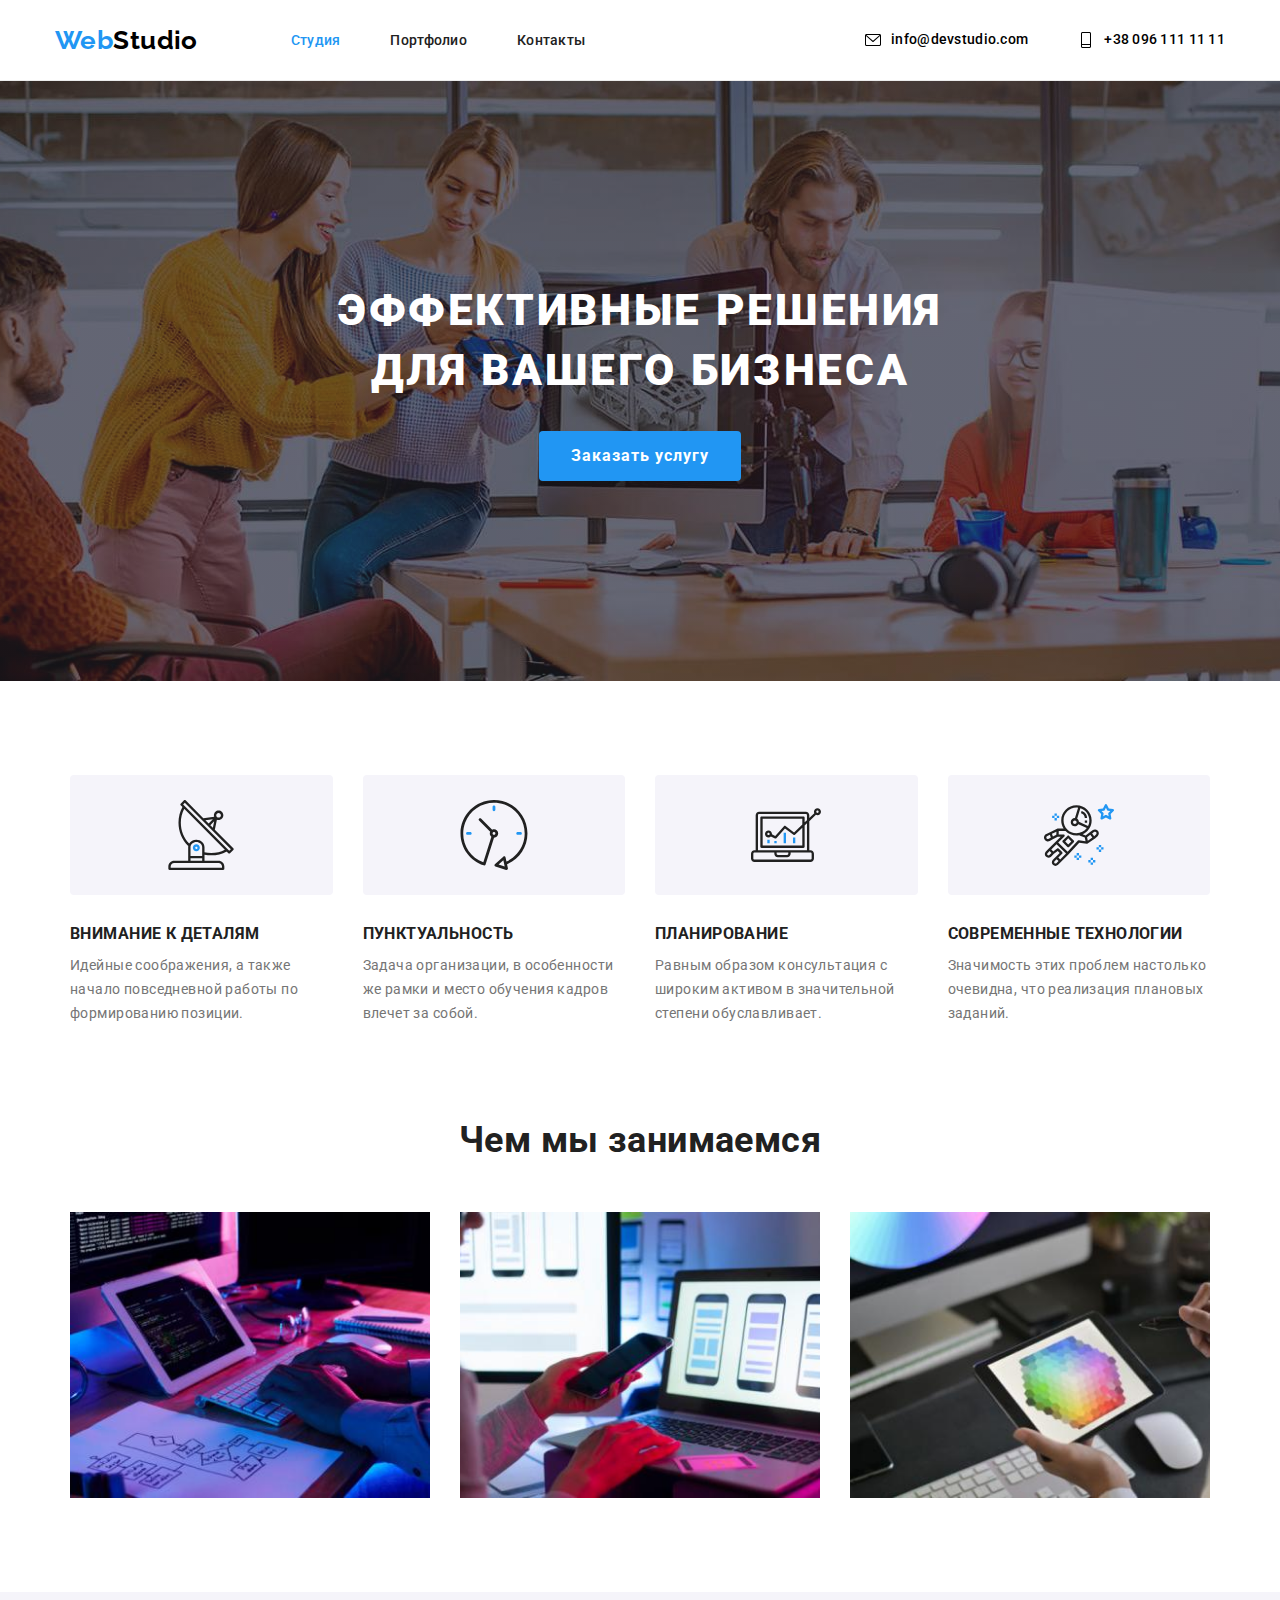
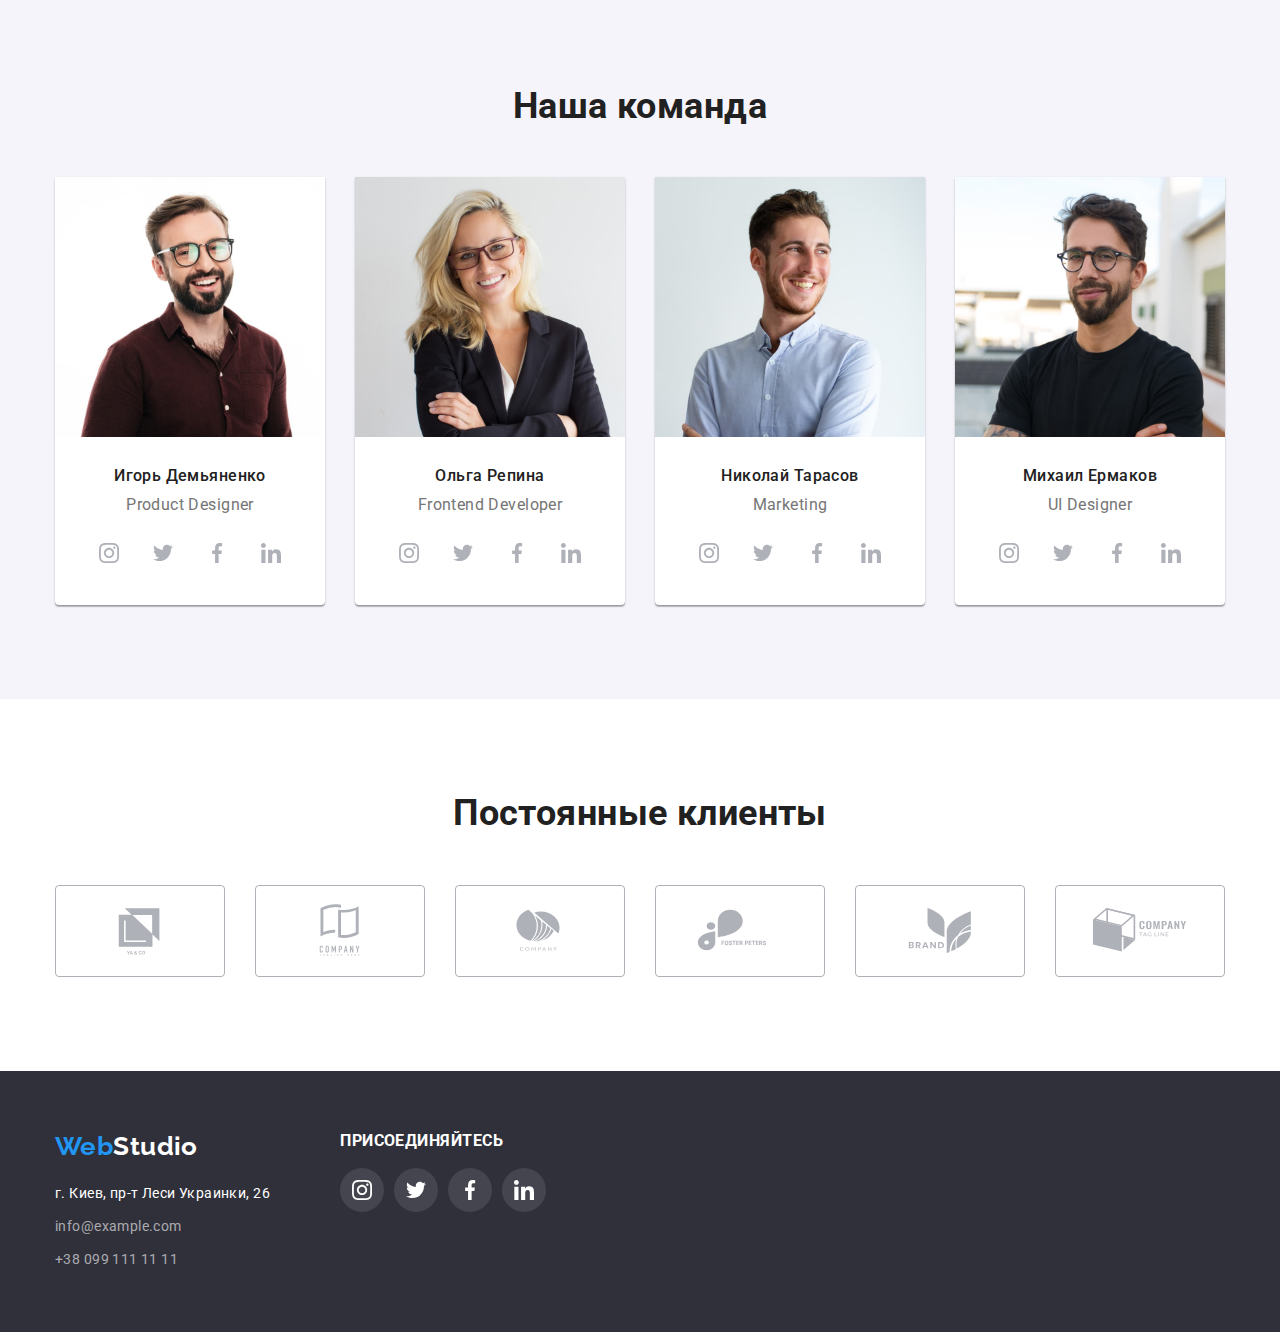
==== commit b82d6587: "добавляет логотипы клиентов" ====
--- a/index.html
+++ b/index.html
@@ -297,6 +297,63 @@
                 
             </div>
         </section>
+        <!------клиенты-->
+       <section class="clients section">
+        <div class="container">
+            <h2 class="clients-title">Постоянные клиенты</h2>
+            <ul class="clients-list list">
+                <li class="clients-item">
+                    <a href="" class="client-link link">
+                        <svg class="client-icon">
+                            <use href="./images/sprite.svg#icon-Logo">
+                            </use>
+                        </svg>
+                    </a>
+                </li>
+                <li class="clients-item">
+                    <a href="" class="client-link link">
+                        <svg class="client-icon">
+                            <use href="./images/sprite.svg#icon-Logo-1">
+                            </use>
+                        </svg>
+                    </a>
+                </li>
+                <li class="clients-item">
+                    <a href="" class="client-link link">
+                        <svg class="client-icon">
+                            <use href="./images/sprite.svg#icon-Logo-2">
+                            </use>
+                        </svg>
+                    </a>
+                </li>
+                <li class="clients-item">
+                    <a href="" class="client-link link">
+                        <svg class="client-icon">
+                            <use href="./images/sprite.svg#icon-Logo-3">
+                            </use>
+                        </svg>
+                    </a>
+                </li>
+                <li class="clients-item">
+                    <a href="" class="client-link link">
+                        <svg class="client-icon">
+                            <use href="./images/sprite.svg#icon-Logo-4">
+                            </use>
+                        </svg>
+                    </a>
+                </li>
+                <li class="clients-item">
+                    <a href="" class="client-link link">
+                        <svg class="client-icon">
+                            <use href="./images/sprite.svg#icon-Logo-5">
+                            </use>
+                        </svg>
+                    </a>
+                </li>
+            </ul>
+
+        </div> 
+       </section>
     </main>
     <footer class="footer">
         <div class="container footer-info">
--- a/css/styles.css
+++ b/css/styles.css
@@ -9,6 +9,7 @@
     --background-main-color: #FFFFFF;
     --btm-primary-color: #F5F4FA;
     --border-header-color: #ECECEC;
+    --clients-logo-color:#AFB1B8;
 }
 p, 
 h1, 
@@ -366,7 +367,51 @@
 .social-link:focus .social-icon-team {
     fill: var(--background-main-color);
 }
-
+/*-----------------clients--------------*/
+.clients-title {
+    font-weight: 700;
+    font-size: 36px;
+    line-height: 1.16;
+    text-align: center;
+    color: var(--secondary-title-color);
+    margin-bottom: 50px;
+}
+.clients-list{
+    display: flex;
+    align-items: center;
+    justify-content: center;
+    flex-wrap: wrap;
+}
+   
+.client-link{
+    border: 1px solid var(--clients-logo-color);
+    border-radius: 4px;
+    background-color: transparent;
+    display: flex; 
+    align-items: center;  
+    justify-content: center;
+    width: 170px;
+    height: 92px;
+}
+.clients-item:not(:last-child){
+    margin-right: 30px;
+}
+.client-icon {
+    width: 106px;
+    height: 60px;
+    fill: var(--clients-logo-color);
+}
+
+.clients-link:hover,
+.clients-link:focus {
+    border: 1px solid var(--accent-color);
+    border-radius: 4px;
+    background-color: transparent;
+}
+.clients-link:hover .client-icon,
+.clients-link:focus .client-icon{
+   fill: var(--accent-color);
+}
 /*--------------портфолио-----------*/
 .portfolio-options-list{
     display: flex;
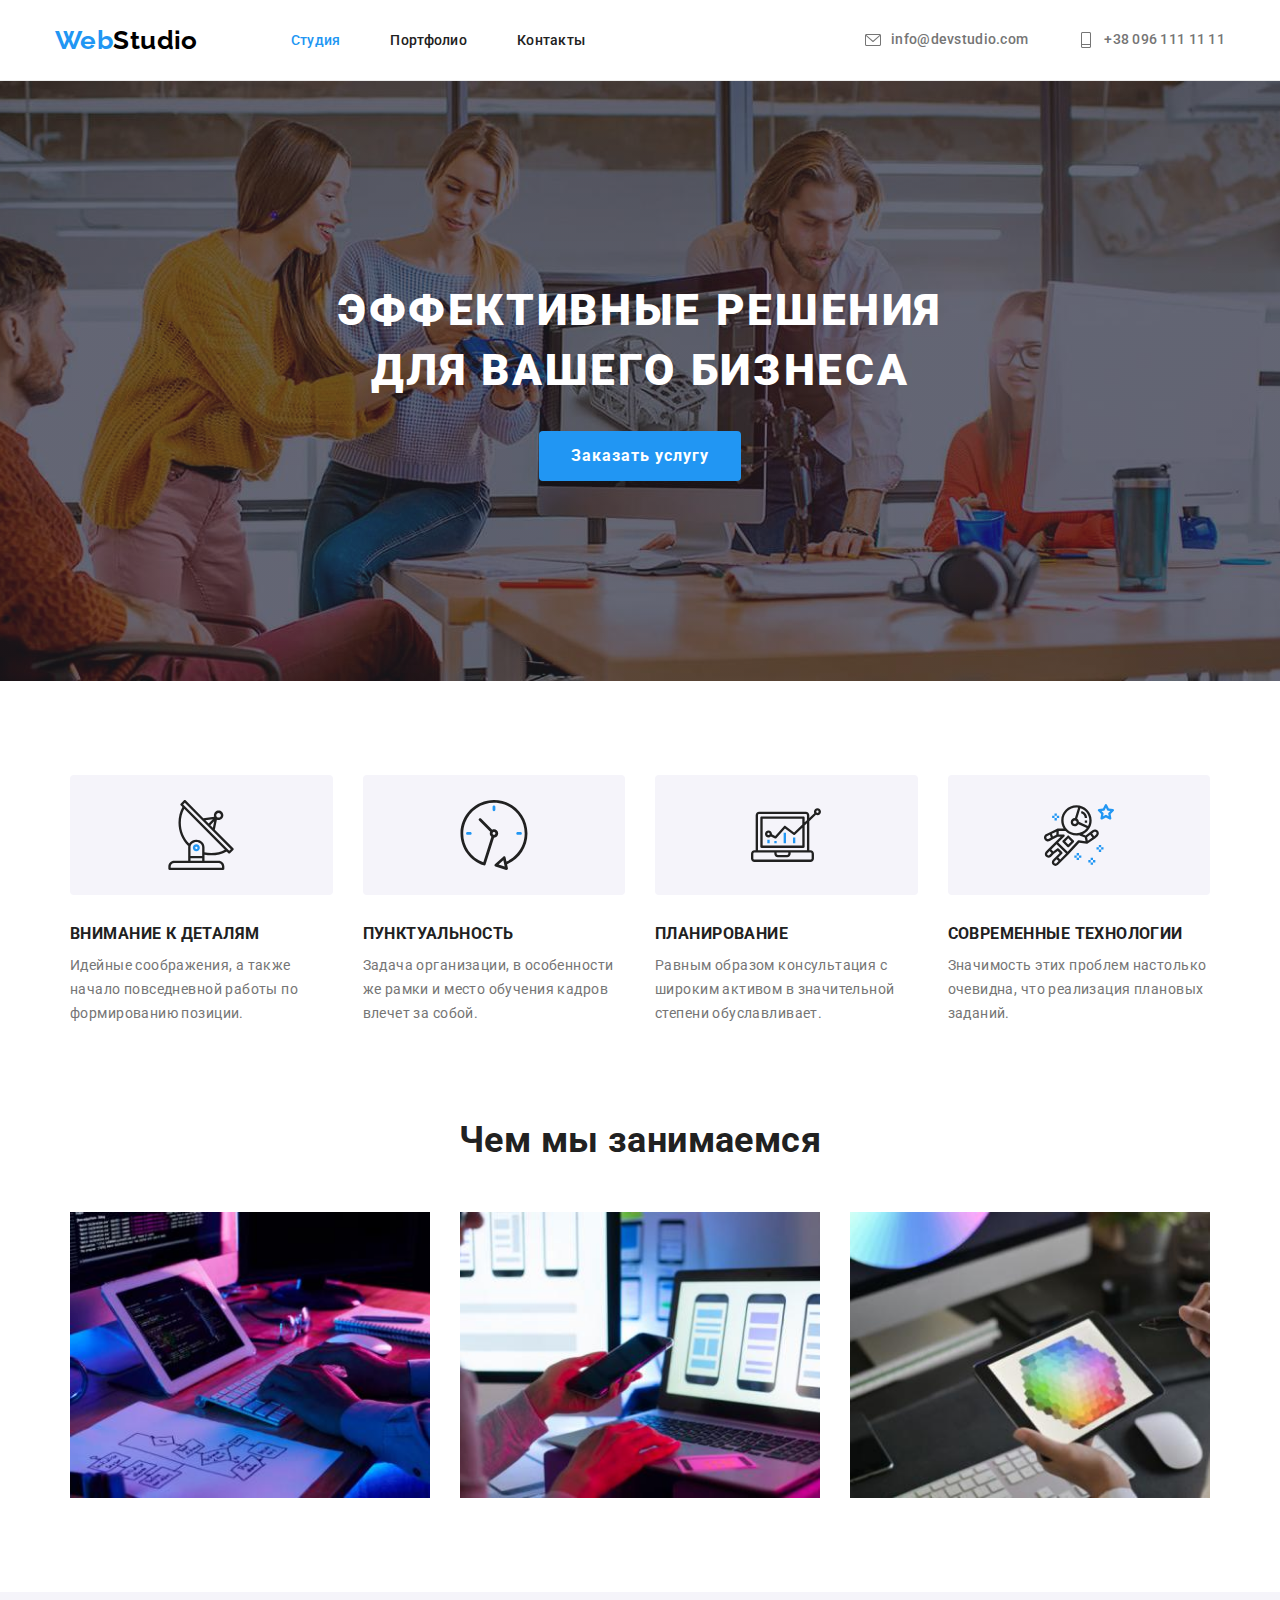
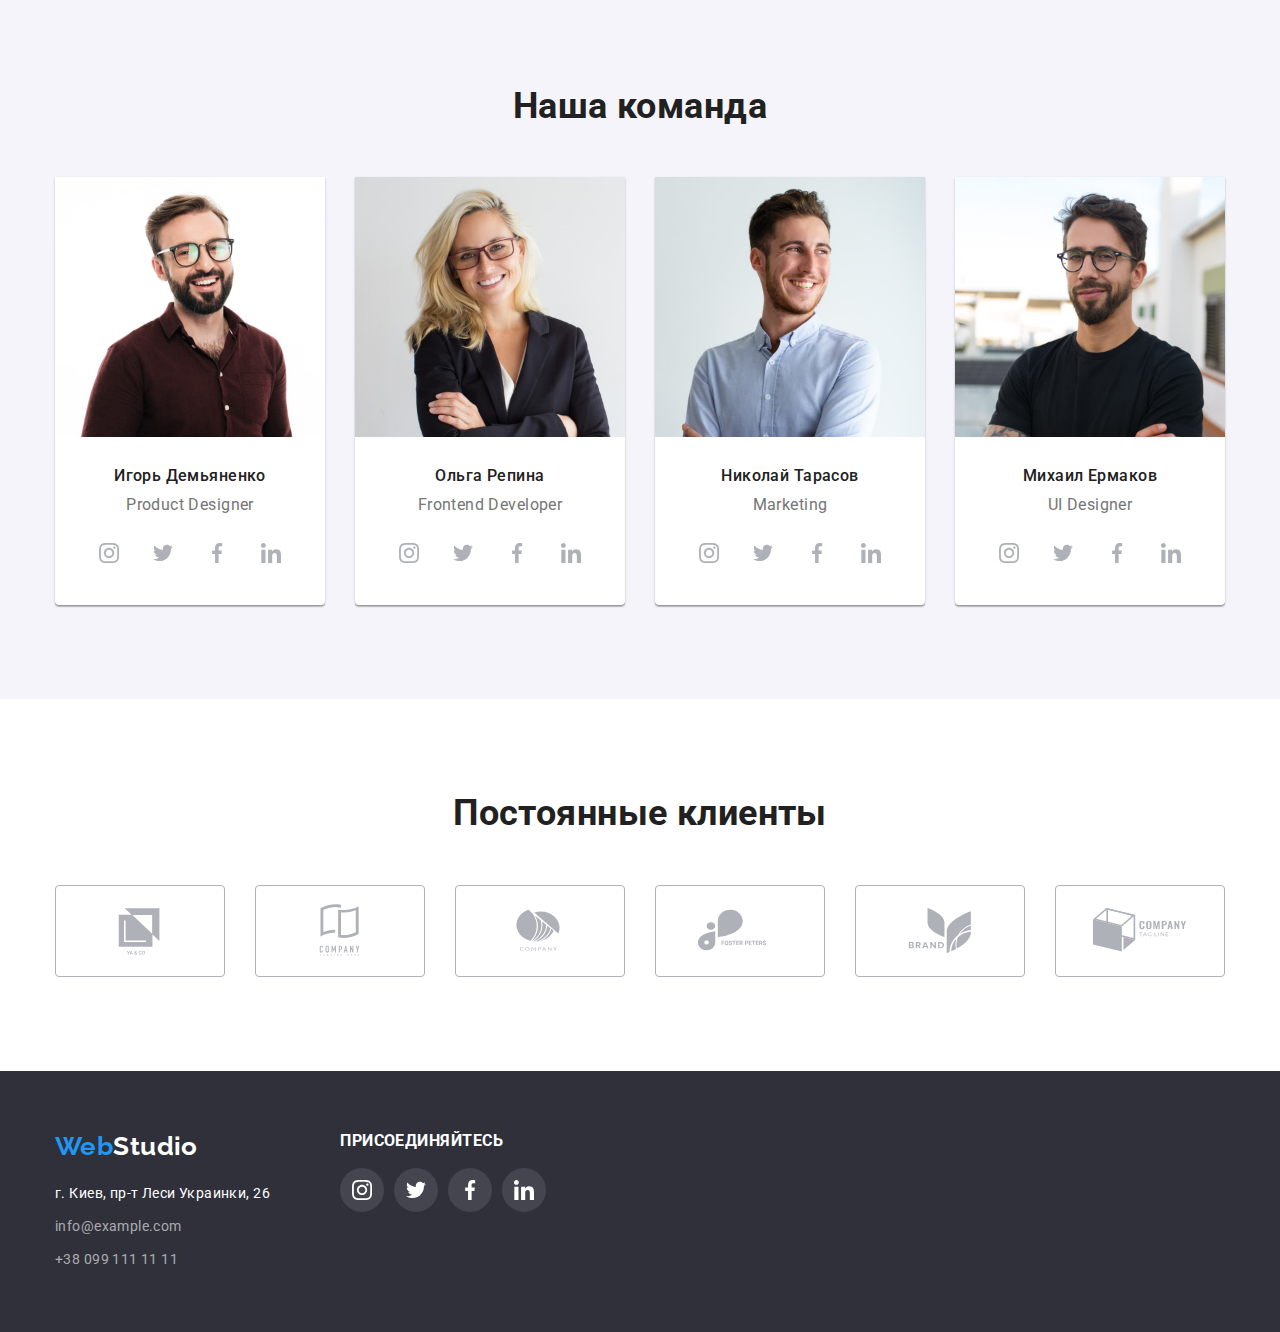
==== commit 69e1d0ae: "исправляет цвет контактов хедера" ====
--- a/index.html
+++ b/index.html
@@ -24,7 +24,7 @@
                 <li class="header-item" >
                     <a href="./portfolio.html" class="header-link link ">Портфолио</a>
                 </li>
-                <li class="header-item" >
+                <li class="header-item">
                     <a href="" class="header-link link">Контакты</a>
                 </li>
                 </ul>
--- a/css/styles.css
+++ b/css/styles.css
@@ -147,6 +147,7 @@
 .header-contacts-item{
     display: flex;
     align-items: center; 
+    color: var(--secondary-text-color);
 }
 .header-contacts-item:hover,
 .header-contacts-item:focus {
@@ -402,14 +403,12 @@
     fill: var(--clients-logo-color);
 }
 
-.clients-link:hover,
-.clients-link:focus {
-    border: 1px solid var(--accent-color);
-    border-radius: 4px;
-    background-color: transparent;
-}
-.clients-link:hover .client-icon,
-.clients-link:focus .client-icon{
+.client-link:hover,
+.client-link:focus {
+    border-color: var(--accent-color);
+}
+.client-link:hover .client-icon,
+.client-link:focus .client-icon{
    fill: var(--accent-color);
 }
 /*--------------портфолио-----------*/
@@ -464,6 +463,11 @@
     /*flex-basis: calc(100% / 3 - 30px);*/
     max-width: 370px;
     display:block;
+}
+.portfolio-link:hover,
+.portfolio-link:focus, 
+.portfolio-link:active{
+    box-shadow: 0px 1px 1px rgba(0, 0, 0, 0.12), 0px 4px 4px rgba(0, 0, 0, 0.06), 1px 4px 6px rgba(0, 0, 0, 0.16);;
 }
 .product-content{
     padding: 20px 24px;
@@ -544,6 +548,7 @@
     height: 100%;
     border-radius: 50%;
     background-color: rgba(255, 255, 255, 0.10);
+    background-color: #44454E;
     display: flex; 
     align-items: center;  
     justify-content: center;
